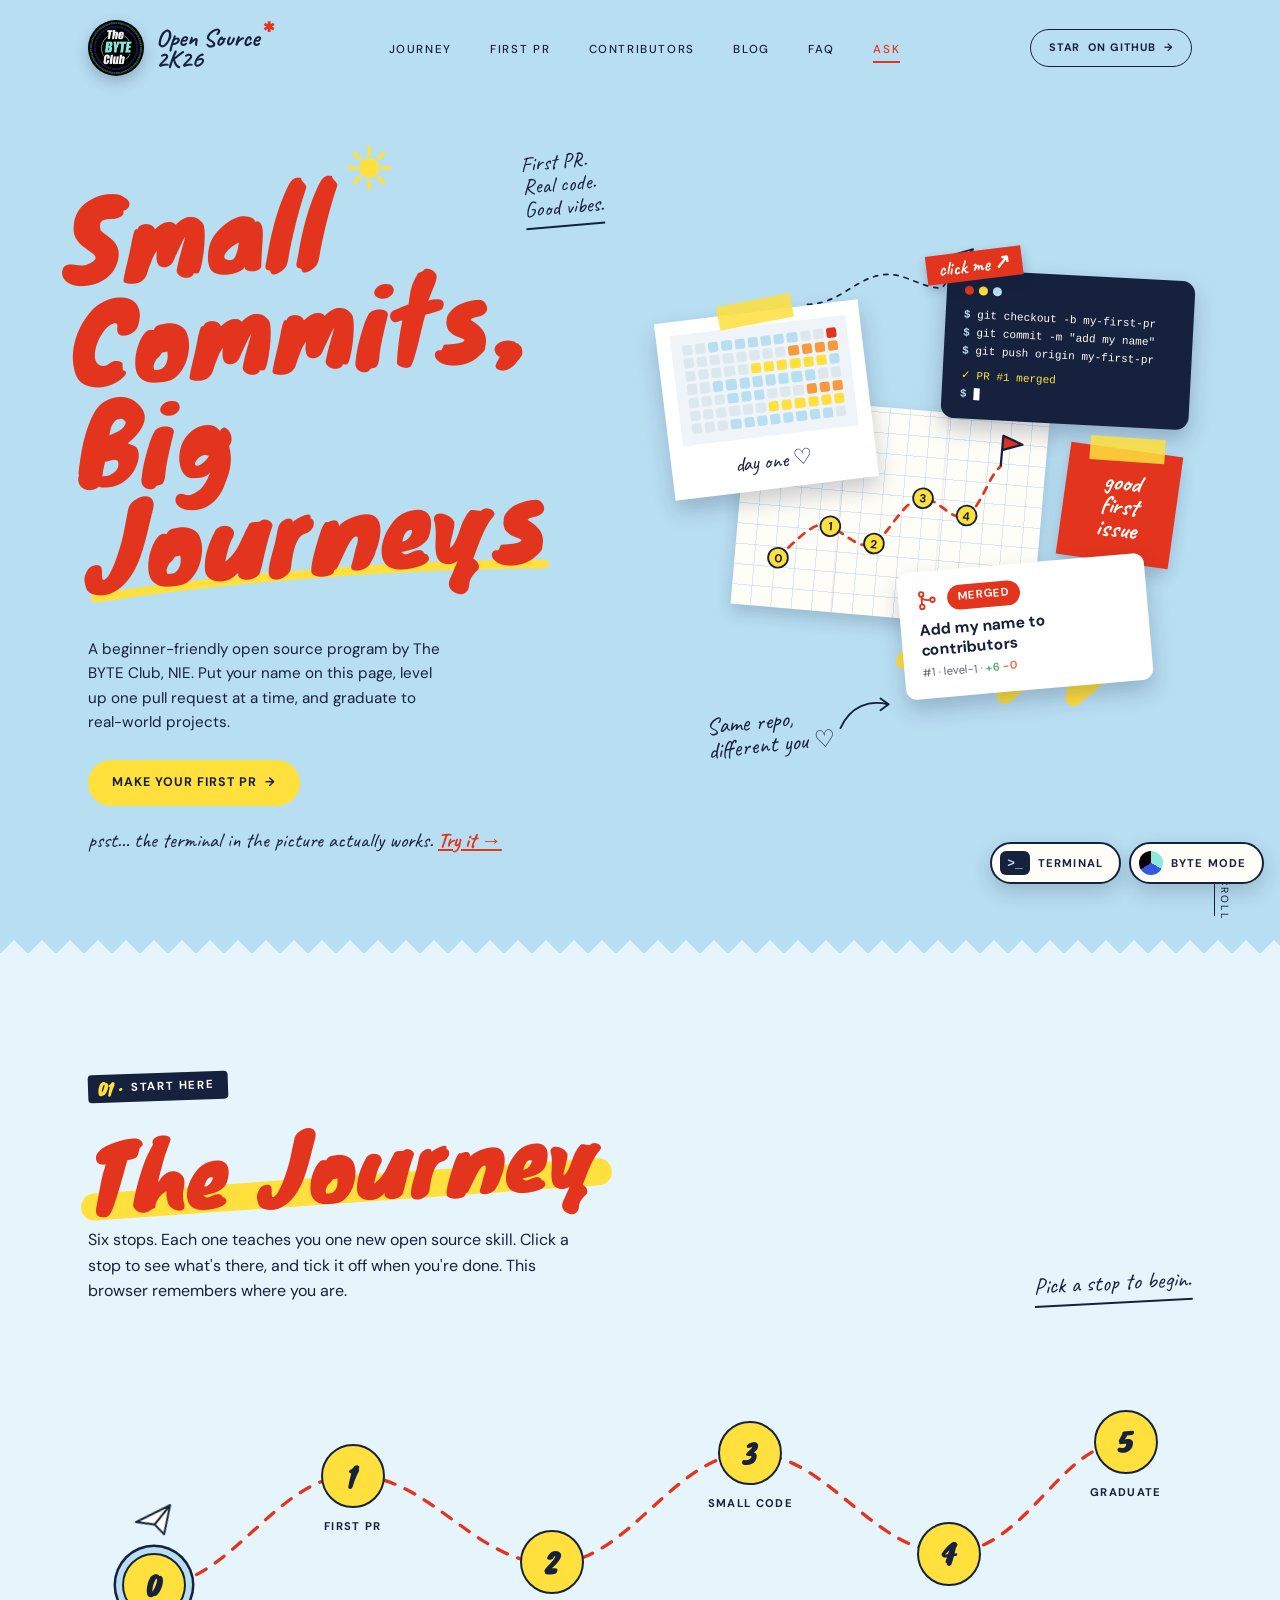
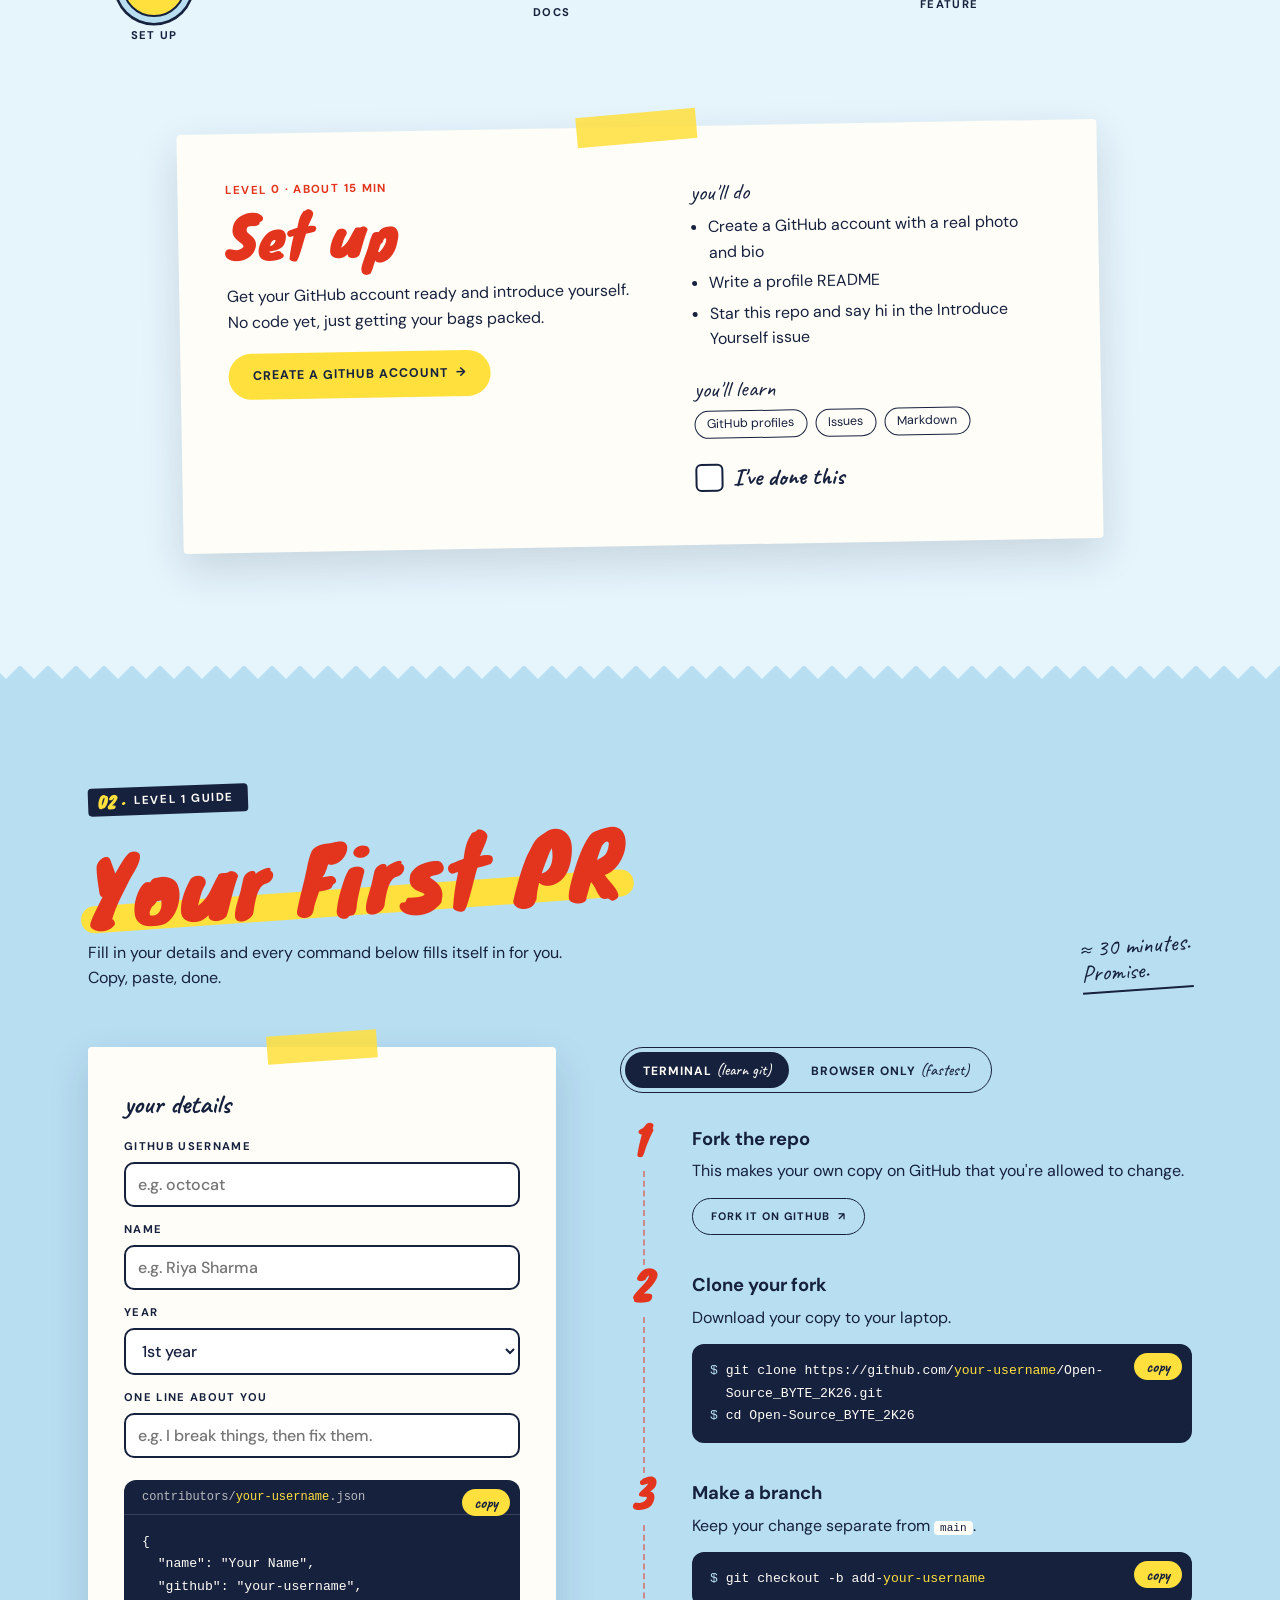
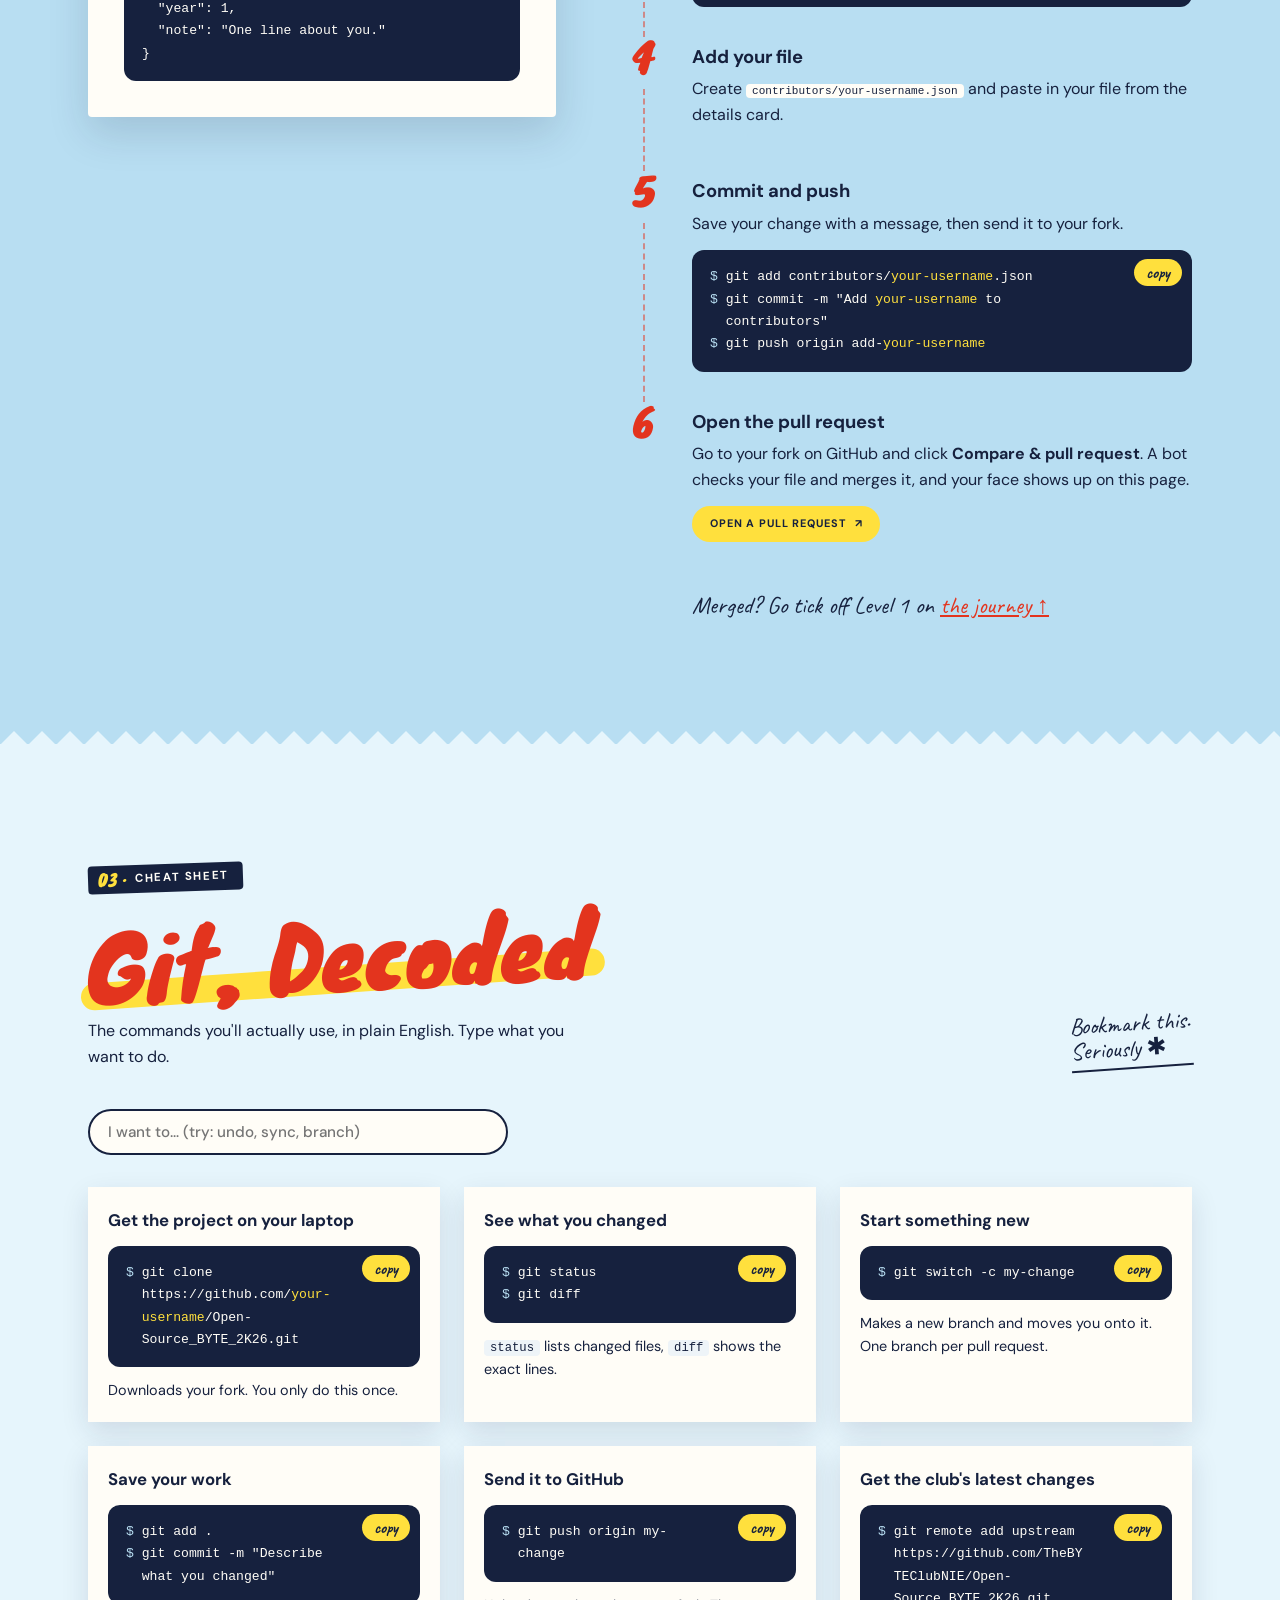
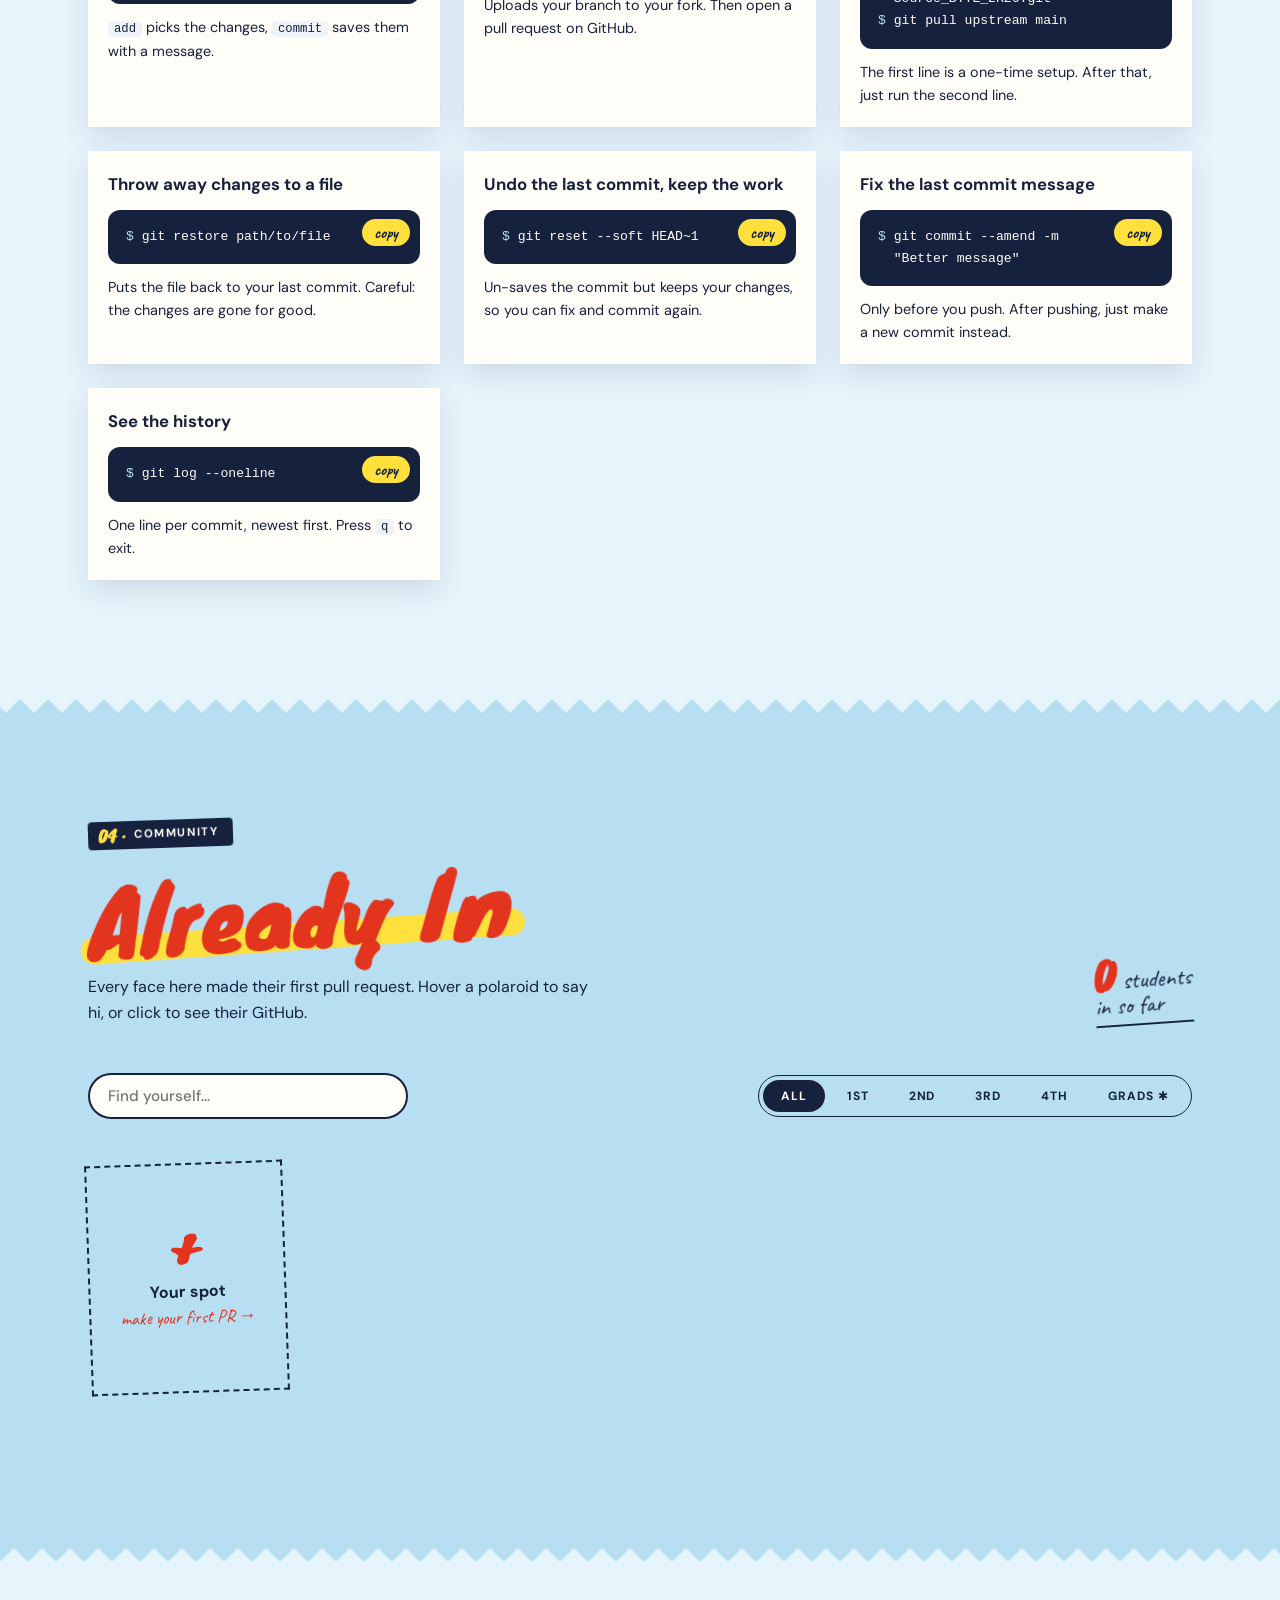
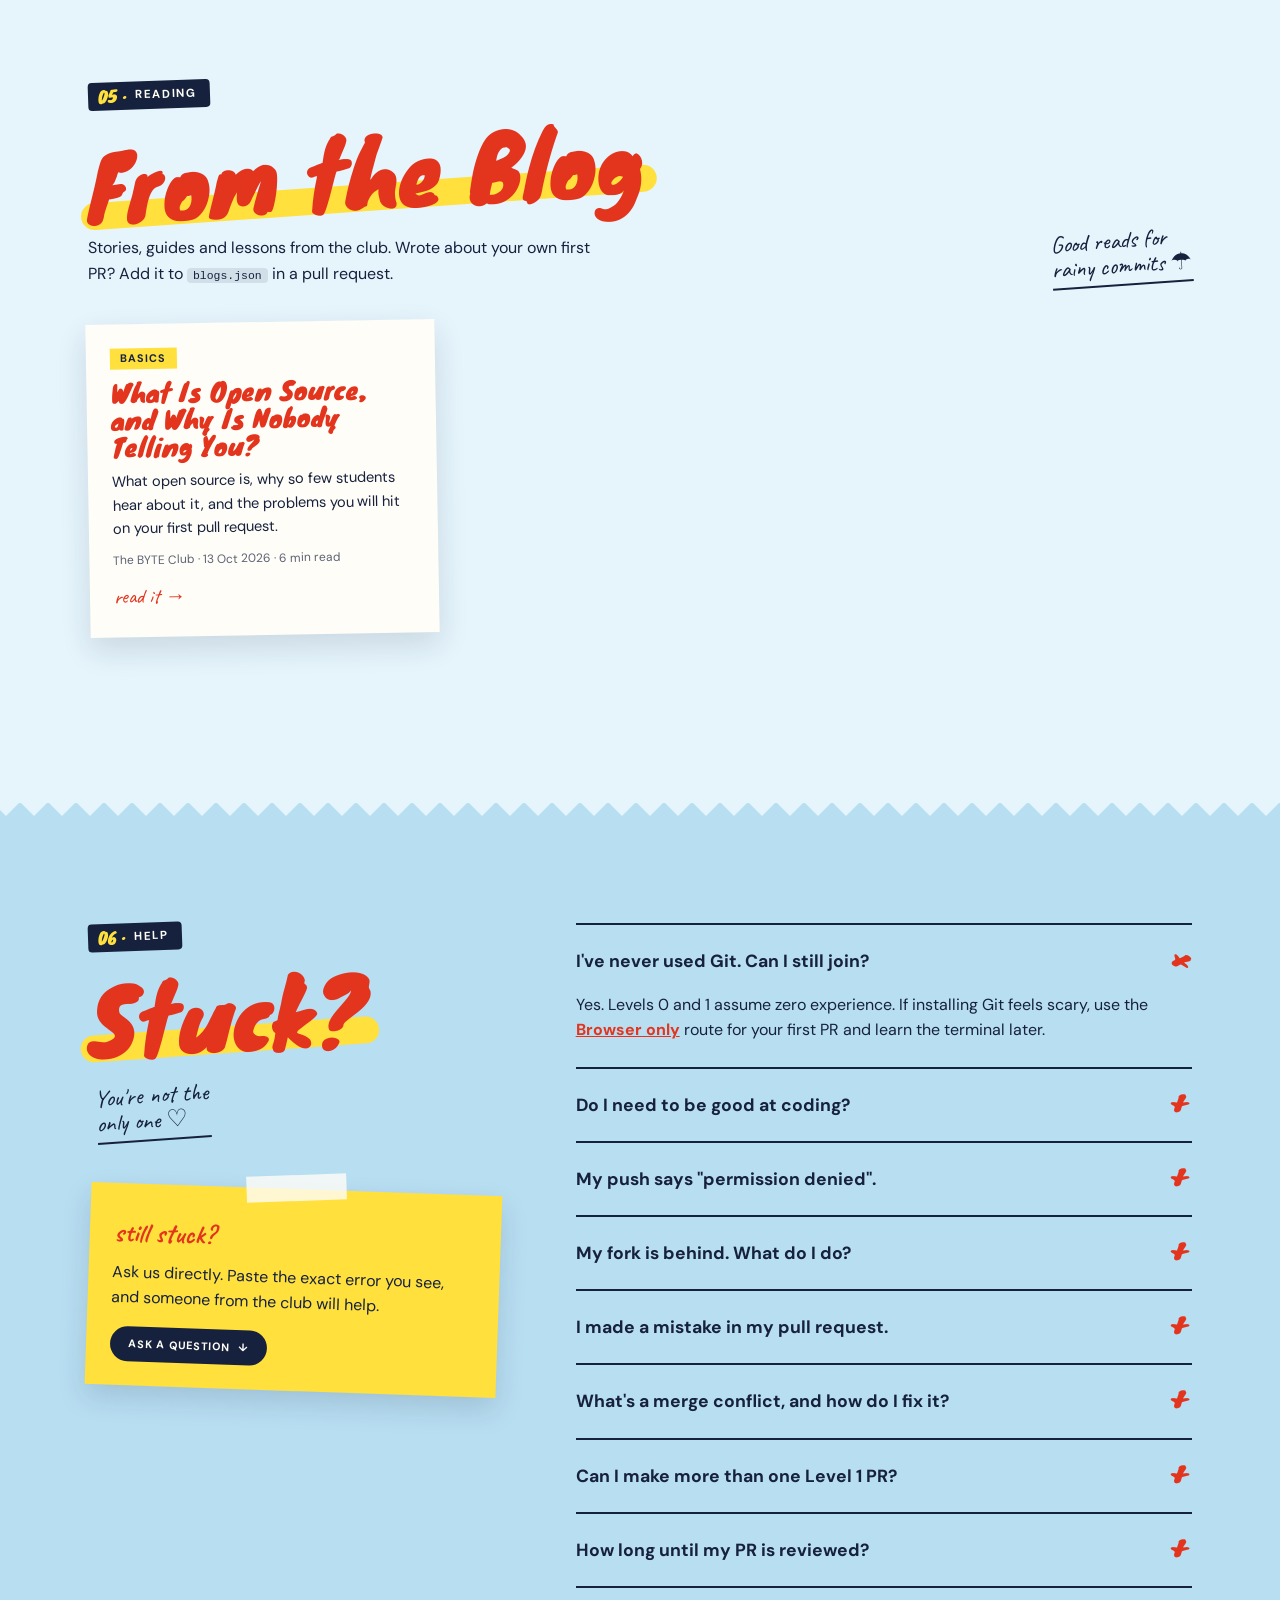
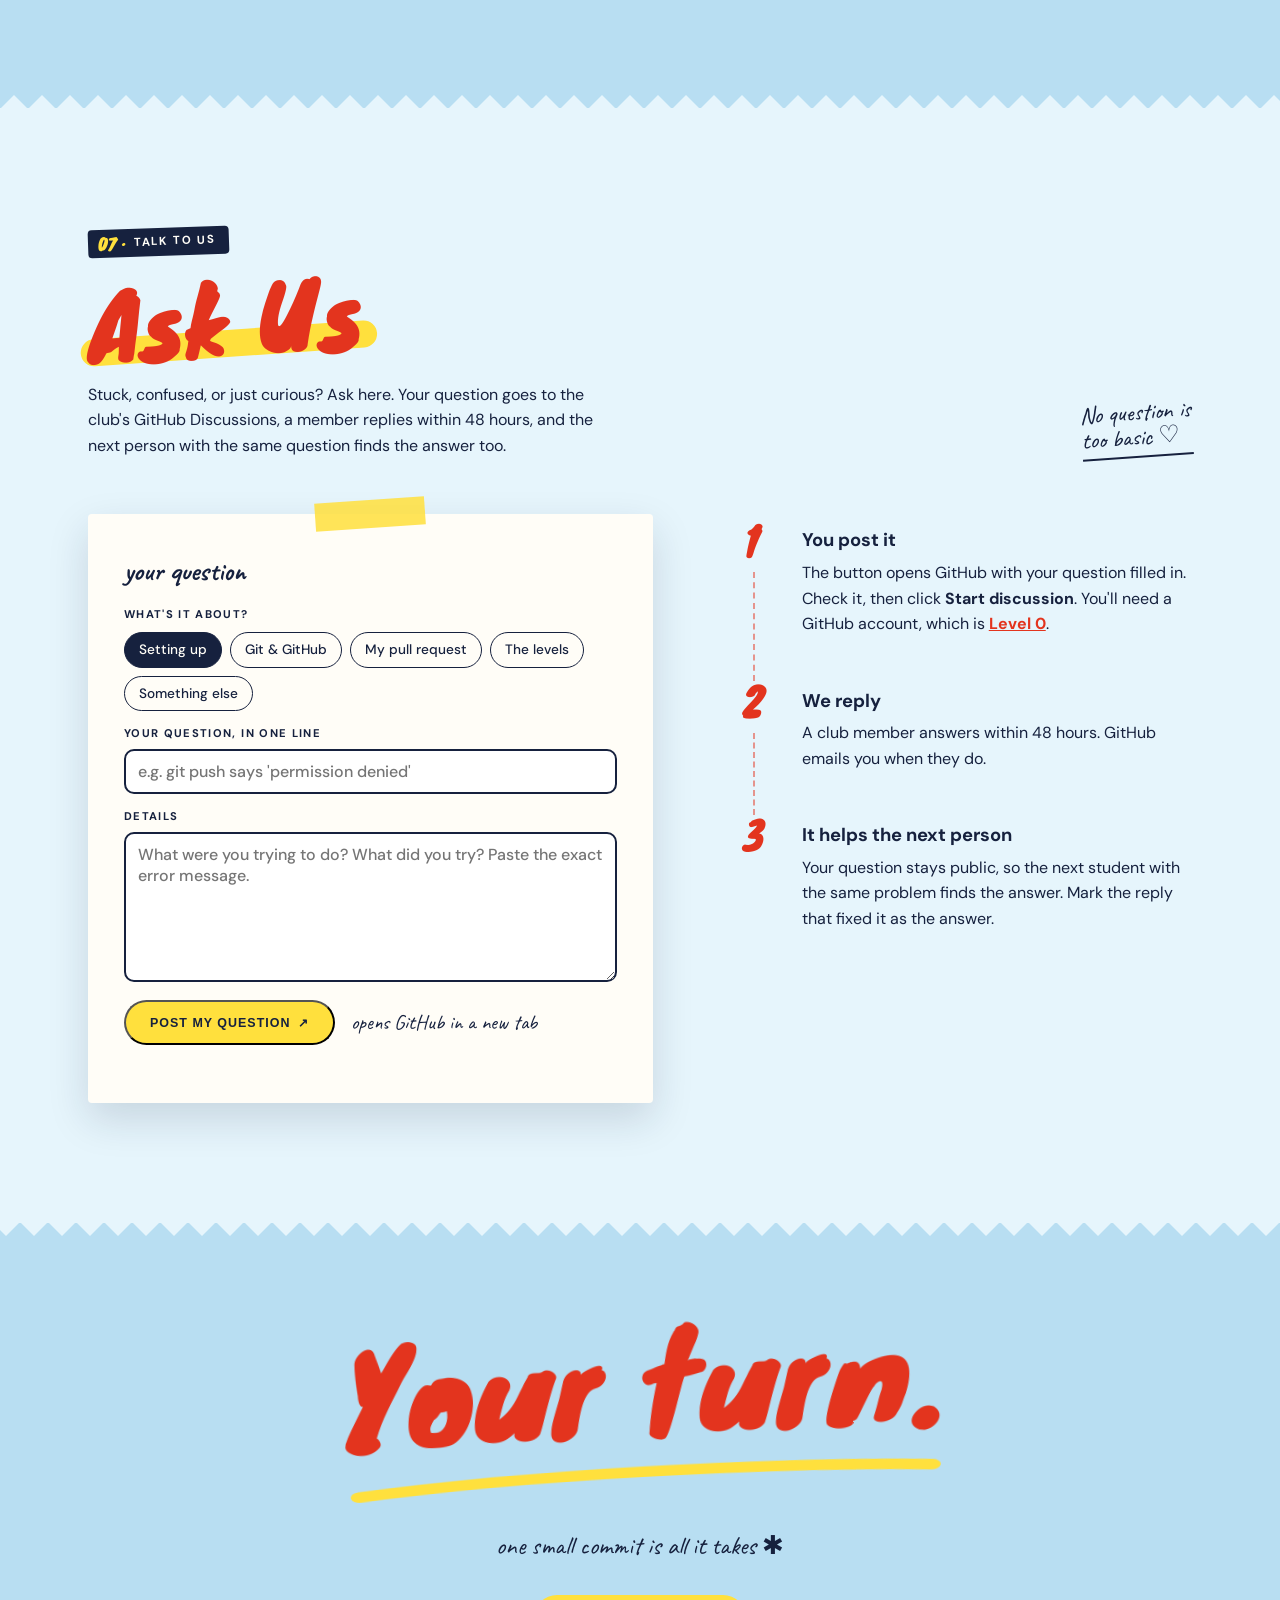
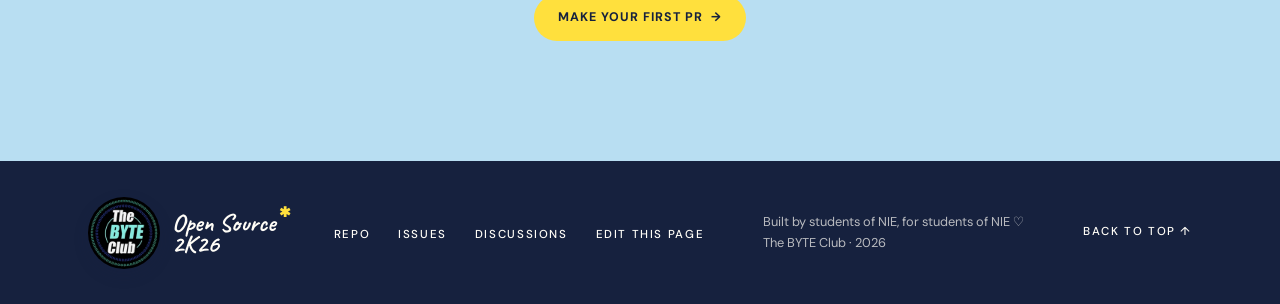
==== index.html @ 8f613581 "feat: launch Open Source BYTE 2K26 website and contributor workflow Landing page and contribution wo" ====
<!doctype html>
<html lang="en">
<head>
  <meta charset="utf-8" />
  <meta name="viewport" content="width=device-width, initial-scale=1" />
  <meta name="description" content="Start your open source journey with The BYTE Club, NIE. One small PR at a time." />
  <meta name="theme-color" content="#b8def2" />
  <!-- Link previews (WhatsApp, LinkedIn, Discord). Update the URLs if the site moves off GitHub Pages. -->
  <meta property="og:type" content="website" />
  <meta property="og:title" content="Small Commits, Big Journeys · Open Source BYTE 2K26" />
  <meta property="og:description" content="Make your first open source contribution with The BYTE Club, NIE. Six levels, one small PR at a time." />
  <meta property="og:url" content="https://thebyteclubnie.github.io/Open-Source_BYTE_2K26/" />
  <meta property="og:image" content="https://thebyteclubnie.github.io/Open-Source_BYTE_2K26/assets/og.png" />
  <meta name="twitter:card" content="summary_large_image" />
  <title>Open Source BYTE 2K26</title>
  <link rel="icon" type="image/png" href="assets/favicon.png" />
  <link rel="preconnect" href="https://fonts.googleapis.com" />
  <link rel="preconnect" href="https://fonts.gstatic.com" crossorigin />
  <link href="https://fonts.googleapis.com/css2?family=Caveat:wght@500;700&family=DM+Sans:wght@400;500;700&family=Knewave&display=swap" rel="stylesheet" />
  <link rel="stylesheet" href="css/style.css" />
  <script>try { if (localStorage.getItem("byte-theme") === "byte") document.documentElement.dataset.theme = "byte"; } catch {}</script>
</head>
<body>

  <a class="skip" href="#main">Skip to content</a>

  <header class="header" id="top">
    <div class="container header__inner">
      <a class="logo" href="#top"><img class="logo__badge" src="assets/byte-logo.webp" alt="The BYTE Club" width="56" height="56" /><span class="logo__text">Open Source<br />2K26</span></a>

      <nav class="nav" id="site-nav" aria-label="Main">
        <ul>
          <li><a href="#levels">Journey</a></li>
          <li><a href="#first-pr">First PR</a></li>
          <li><a href="#contributors">Contributors</a></li>
          <li hidden><a href="#blog">Blog</a></li>
          <li><a href="#faq">FAQ</a></li>
          <li><a href="#ask">Ask</a></li>
        </ul>
      </nav>

      <div class="header__actions">
        <a class="btn btn--outline btn--sm" aria-label="Star the repo on GitHub" href="https://github.com/TheBYTEClubNIE/Open-Source_BYTE_2K26">Star<span class="hide-sm"> on GitHub</span> <span aria-hidden="true">→</span></a>
        <button class="menu-btn" aria-label="Menu" aria-expanded="false" aria-controls="site-nav"><span></span><span></span><span></span></button>
      </div>
    </div>
  </header>

  <main id="main">
    <section class="hero" id="hero">
      <div class="container hero__inner">

        <div class="hero__text">
          <svg class="hero__sun" viewBox="0 0 40 40" aria-hidden="true"><circle cx="20" cy="20" r="7" /><path d="M20 3v6M20 31v6M3 20h6M31 20h6M8 8l4 4M28 28l4 4M8 32l4-4M28 12l4-4" /></svg>
          <p class="hero__note hand" aria-hidden="true">First PR.<br />Real code.<br />Good vibes.</p>

          <h1 class="display hero__title">
            <span>Small</span>
            <span>Commits,</span>
            <span>Big</span>
            <span class="hero__swoosh">Journeys
              <svg viewBox="0 0 300 24" preserveAspectRatio="none" aria-hidden="true"><path d="M6 16 C 90 4, 210 4, 294 13" /></svg>
            </span>
          </h1>

          <p class="hero__lede">A beginner-friendly open source program by The BYTE Club, NIE. Put your name on this page, level up one pull request at a time, and graduate to real-world projects.</p>

          <a class="btn" href="#first-pr">Make your first PR <span aria-hidden="true">→</span></a>
          <p class="hero__psst hand">psst… the terminal in the picture actually works. <button class="link-btn" type="button" data-open-term>Try it →</button></p>
        </div>

        <!-- Decorative collage: every piece hints at a step in the journey. -->
        <div class="collage" aria-hidden="true">
          <svg class="plane" viewBox="0 0 200 80"><path class="plane__trail" d="M4 70 C 50 70, 70 20, 120 40 S 160 50, 170 30" /><path class="plane__body" d="M168 14 L196 6 L186 34 L178 24 Z M178 24 L196 6" /></svg>

          <div class="terminal">
            <div class="terminal__dots"><i></i><i></i><i></i></div>
            <p><b>$</b> git checkout -b my-first-pr</p>
            <p><b>$</b> git commit -m "add my name"</p>
            <p><b>$</b> git push origin my-first-pr</p>
            <p class="terminal__ok">✓ PR #1 merged</p>
            <p><b>$</b> <span class="terminal__cursor"></span></p>
            <span class="terminal__sticker">click me ↗</span>
          </div>

          <div class="map">
            <svg viewBox="0 0 300 200">
              <path class="map__route" d="M30 165 C 60 130, 70 120, 85 125 S 120 150, 135 140 S 165 85, 185 85 S 220 110, 235 100 S 255 55, 268 42" />
              <g class="map__stops">
                <circle cx="30" cy="165" r="11" /><text x="30" y="170">0</text>
                <circle cx="85" cy="125" r="11" /><text x="85" y="130">1</text>
                <circle cx="135" cy="140" r="11" /><text x="135" y="145">2</text>
                <circle cx="185" cy="85" r="11" /><text x="185" y="90">3</text>
                <circle cx="235" cy="100" r="11" /><text x="235" y="105">4</text>
              </g>
              <path class="map__flag" d="M268 42 V 8 L 290 16 L 268 24" />
            </svg>
          </div>

          <figure class="polaroid">
            <span class="tape"></span>
            <div class="graph"></div>
            <figcaption class="hand">day one ♡</figcaption>
          </figure>

          <div class="sticky hand"><span class="tape"></span>good<br />first<br />issue</div>

          <svg class="scribble" viewBox="0 0 220 110"><path d="M12 70 L60 14 L44 92 L112 22 L94 98 L168 32 L150 100 L206 52" /></svg>

          <div class="pr">
            <div class="pr__top">
              <svg viewBox="0 0 24 24"><circle cx="6" cy="5" r="2.5" /><circle cx="6" cy="19" r="2.5" /><circle cx="18" cy="12" r="2.5" /><path d="M6 7.5v9M6 7.5c0 3 3 4.5 9.5 4.5" /></svg>
              <span class="pr__badge">Merged</span>
            </div>
            <p class="pr__title">Add my name to contributors</p>
            <p class="pr__meta">#1 · level-1 · <span class="add">+6</span> <span class="del">−0</span></p>
          </div>

          <p class="collage__note hand">Same repo,<br />different you ♡</p>
          <svg class="collage__arrow" viewBox="0 0 80 60"><path d="M6 50 C 20 20, 45 12, 70 18 M60 10 L71 18 L60 26" /></svg>
        </div>

      </div>
      <a class="scroll-hint" href="#levels">Scroll</a>
    </section>

    <section class="band journey" id="levels">
      <div class="container">

        <div class="section-head">
          <div>
            <p class="kicker">Start here</p>
            <h2 class="display section-title">The Journey</h2>
            <p class="section-lede">Six stops. Each one teaches you one new open source skill. Click a stop to see what's there, and tick it off when you're done. This browser remembers where you are.</p>
          </div>
          <p class="journey__status hand" aria-live="polite">
            <span class="journey__status-text">Pick a stop to begin.</span>
            <button class="journey__reset" type="button" hidden>start over</button>
          </p>
        </div>

        <div class="route" role="tablist" aria-label="Levels">
          <svg viewBox="0 0 1000 260" preserveAspectRatio="none" aria-hidden="true"><path d="M60 190 C 130 190, 170 90, 240 90 S 350 170, 420 170 S 530 70, 600 70 S 710 160, 780 160 S 880 60, 940 60" /></svg>
          <svg class="route__plane" viewBox="0 0 40 32" aria-hidden="true"><path d="M2 14 L38 2 L28 30 L20 19 Z M20 19 L38 2" /></svg>

          <button class="stop" type="button" role="tab" id="stop-0" aria-controls="level-0" aria-selected="true" style="--x:6%;--y:73%;--i:0"><span class="stop__dot">0</span><span class="stop__name">Set up</span></button>
          <button class="stop" type="button" role="tab" id="stop-1" aria-controls="level-1" aria-selected="false" tabindex="-1" style="--x:24%;--y:35%;--i:1"><span class="stop__dot">1</span><span class="stop__name">First PR</span></button>
          <button class="stop" type="button" role="tab" id="stop-2" aria-controls="level-2" aria-selected="false" tabindex="-1" style="--x:42%;--y:65%;--i:2"><span class="stop__dot">2</span><span class="stop__name">Docs</span></button>
          <button class="stop" type="button" role="tab" id="stop-3" aria-controls="level-3" aria-selected="false" tabindex="-1" style="--x:60%;--y:27%;--i:3"><span class="stop__dot">3</span><span class="stop__name">Small code</span></button>
          <button class="stop" type="button" role="tab" id="stop-4" aria-controls="level-4" aria-selected="false" tabindex="-1" style="--x:78%;--y:62%;--i:4"><span class="stop__dot">4</span><span class="stop__name">Feature</span></button>
          <button class="stop" type="button" role="tab" id="stop-5" aria-controls="level-5" aria-selected="false" tabindex="-1" style="--x:94%;--y:23%;--i:5"><span class="stop__dot">5</span><span class="stop__name">Graduate</span></button>
        </div>

        <article class="level-card" id="level-0" role="tabpanel" aria-labelledby="stop-0" tabindex="0">
          <span class="tape"></span>
          <div>
            <p class="level-card__meta">Level 0 · about 15 min</p>
            <h3 class="display level-card__title">Set up</h3>
            <p>Get your GitHub account ready and introduce yourself. No code yet, just getting your bags packed.</p>
            <a class="btn" href="https://github.com/signup">Create a GitHub account <span aria-hidden="true">→</span></a>
          </div>
          <div>
            <p class="level-card__label hand">you'll do</p>
            <ul>
              <li>Create a GitHub account with a real photo and bio</li>
              <li>Write a profile README</li>
              <li>Star this repo and say hi in the Introduce Yourself issue</li>
            </ul>
            <p class="level-card__label hand">you'll learn</p>
            <ul class="chips"><li>GitHub profiles</li><li>Issues</li><li>Markdown</li></ul>
            <label class="done"><input type="checkbox" data-level="0" /> I've done this</label>
          </div>
        </article>

        <article class="level-card" id="level-1" role="tabpanel" aria-labelledby="stop-1" tabindex="0" hidden>
          <span class="tape"></span>
          <div>
            <p class="level-card__meta">Level 1 · about 30 min</p>
            <h3 class="display level-card__title">First PR</h3>
            <p>Put your name on this website. You'll add one small file, open a pull request, and a bot merges it once it checks out.</p>
            <a class="btn" href="#first-pr">Follow the guide <span aria-hidden="true">→</span></a>
          </div>
          <div>
            <p class="level-card__label hand">you'll do</p>
            <ul>
              <li>Fork and clone this repo</li>
              <li>Add <code>contributors/your-username.json</code></li>
              <li>Commit, push, and open a pull request</li>
            </ul>
            <p class="level-card__label hand">you'll learn</p>
            <ul class="chips"><li>Fork</li><li>Clone</li><li>Branch</li><li>Commit</li><li>Pull request</li></ul>
            <label class="done"><input type="checkbox" data-level="1" /> I've done this</label>
          </div>
        </article>

        <article class="level-card" id="level-2" role="tabpanel" aria-labelledby="stop-2" tabindex="0" hidden>
          <span class="tape"></span>
          <div>
            <p class="level-card__meta">Level 2 · 1 to 2 hours</p>
            <h3 class="display level-card__title">Docs</h3>
            <p>Pick a real issue and fix it. Docs are where most open source contributors start, and maintainers love them.</p>
            <a class="btn" href="https://github.com/TheBYTEClubNIE/Open-Source_BYTE_2K26/issues?q=is%3Aopen+label%3Alevel-2">Find a level-2 issue <span aria-hidden="true">→</span></a>
            <div class="live-issues" data-label="level-2" hidden></div>
          </div>
          <div>
            <p class="level-card__label hand">you'll do</p>
            <ul>
              <li>Claim an issue by commenting <code>/assign</code></li>
              <li>Fix a typo, improve the README, or add an FAQ entry</li>
              <li>Link your PR with <code>Closes #issue-number</code></li>
            </ul>
            <p class="level-card__label hand">you'll learn</p>
            <ul class="chips"><li>Claiming issues</li><li>Linking PRs</li><li>PR templates</li></ul>
            <label class="done"><input type="checkbox" data-level="2" /> I've done this</label>
          </div>
        </article>

        <article class="level-card" id="level-3" role="tabpanel" aria-labelledby="stop-3" tabindex="0" hidden>
          <span class="tape"></span>
          <div>
            <p class="level-card__meta">Level 3 · 2 to 4 hours</p>
            <h3 class="display level-card__title">Small code</h3>
            <p>Change real code on this site. A maintainer will review it and probably ask for changes. That's normal, and it's the most useful part.</p>
            <a class="btn" href="https://github.com/TheBYTEClubNIE/Open-Source_BYTE_2K26/issues?q=is%3Aopen+label%3Alevel-3">Find a level-3 issue <span aria-hidden="true">→</span></a>
            <div class="live-issues" data-label="level-3" hidden></div>
          </div>
          <div>
            <p class="level-card__label hand">you'll do</p>
            <ul>
              <li>Fix a UI bug or an accessibility problem</li>
              <li>Respond to review comments and push fixes</li>
              <li>Sync your fork and solve a merge conflict</li>
            </ul>
            <p class="level-card__label hand">you'll learn</p>
            <ul class="chips"><li>Code review</li><li>Syncing forks</li><li>Merge conflicts</li></ul>
            <label class="done"><input type="checkbox" data-level="3" /> I've done this</label>
          </div>
        </article>

        <article class="level-card" id="level-4" role="tabpanel" aria-labelledby="stop-4" tabindex="0" hidden>
          <span class="tape"></span>
          <div>
            <p class="level-card__meta">Level 4 · 1 to 2 weeks</p>
            <h3 class="display level-card__title">Feature</h3>
            <p>Propose something new for this site, talk it through with maintainers, then build it.</p>
            <a class="btn" href="https://github.com/TheBYTEClubNIE/Open-Source_BYTE_2K26/issues?q=is%3Aopen+label%3Alevel-4">Find a level-4 issue <span aria-hidden="true">→</span></a>
            <div class="live-issues" data-label="level-4" hidden></div>
          </div>
          <div>
            <p class="level-card__label hand">you'll do</p>
            <ul>
              <li>Open a proposal before writing code</li>
              <li>Build a new section or page</li>
              <li>Get it through a full review</li>
            </ul>
            <p class="level-card__label hand">you'll learn</p>
            <ul class="chips"><li>Proposals</li><li>Design discussions</li><li>Bigger reviews</li></ul>
            <label class="done"><input type="checkbox" data-level="4" /> I've done this</label>
          </div>
        </article>

        <article class="level-card" id="level-5" role="tabpanel" aria-labelledby="stop-5" tabindex="0" hidden>
          <span class="tape"></span>
          <div>
            <p class="level-card__meta">Level 5 · your pace</p>
            <h3 class="display level-card__title">Graduate</h3>
            <p>The real goal. Find a project you actually use and get a pull request merged there. Graduates go in the Hall of Fame.</p>
            <a class="btn" href="https://goodfirstissue.dev">Find a beginner issue <span aria-hidden="true">→</span></a>
            <p class="live-issues"><a href="#contributors" data-show-grads>See the Hall of Fame →</a></p>
          </div>
          <div>
            <p class="level-card__label hand">you'll do</p>
            <ul>
              <li>Pick a project and read its CONTRIBUTING guide</li>
              <li>Get a PR merged there</li>
              <li>Share the link with us</li>
            </ul>
            <p class="level-card__label hand">you'll learn</p>
            <ul class="chips"><li>Real-world projects</li><li>Working with strangers</li></ul>
            <label class="done"><input type="checkbox" data-level="5" /> I've done this</label>
          </div>
        </article>

      </div>
    </section>

    <section class="first-pr" id="first-pr">
      <div class="container">

        <div class="section-head">
          <div>
            <p class="kicker">Level 1 guide</p>
            <h2 class="display section-title">Your First PR</h2>
            <p class="section-lede">Fill in your details and every command below fills itself in for you. Copy, paste, done.</p>
          </div>
          <p class="section-aside hand">≈ 30 minutes.<br />Promise.</p>
        </div>

        <div class="first-pr__grid">

          <!-- Left: the student's details + live preview of their contributor file -->
          <div class="details">
            <span class="tape"></span>
            <p class="details__title hand">your details</p>
            <form class="details__form">
              <label>GitHub username
                <input name="github" autocomplete="username" autocapitalize="off" spellcheck="false" placeholder="e.g. octocat" maxlength="39" />
              </label>
              <p class="field-hint" hidden>That doesn't look like a GitHub username. Letters, numbers and single hyphens only.</p>
              <label>Name
                <input name="name" autocomplete="name" placeholder="e.g. Riya Sharma" maxlength="60" />
              </label>
              <label>Year
                <select name="year">
                  <option value="1">1st year</option>
                  <option value="2">2nd year</option>
                  <option value="3">3rd year</option>
                  <option value="4">4th year</option>
                </select>
              </label>
              <label>One line about you
                <input name="note" placeholder="e.g. I break things, then fix them." maxlength="100" />
              </label>
            </form>

            <div class="code code--file">
              <p class="code__name">contributors/<span data-u>your-username</span>.json</p>
              <button class="copy" type="button">copy</button>
              <pre><code class="json-preview"></code></pre>
            </div>
          </div>

          <!-- Right: the steps -->
          <div>
            <div class="toggle" role="group" aria-label="How do you want to do it?">
              <button type="button" aria-pressed="true" aria-controls="way-terminal">Terminal <span class="hand">(learn git)</span></button>
              <button type="button" aria-pressed="false" aria-controls="way-browser">Browser only <span class="hand">(fastest)</span></button>
            </div>

            <ol class="steps" id="way-terminal">
              <li>
                <h3>Fork the repo</h3>
                <p>This makes your own copy on GitHub that you're allowed to change.</p>
                <a class="btn btn--outline btn--sm" href="https://github.com/TheBYTEClubNIE/Open-Source_BYTE_2K26/fork">Fork it on GitHub <span aria-hidden="true">↗</span></a>
              </li>
              <li>
                <h3>Clone your fork</h3>
                <p>Download your copy to your laptop.</p>
                <div class="code"><button class="copy" type="button">copy</button><pre><code><span>git clone https://github.com/<span data-u>your-username</span>/Open-Source_BYTE_2K26.git</span><span>cd Open-Source_BYTE_2K26</span></code></pre></div>
              </li>
              <li>
                <h3>Make a branch</h3>
                <p>Keep your change separate from <code>main</code>.</p>
                <div class="code"><button class="copy" type="button">copy</button><pre><code><span>git checkout -b add-<span data-u>your-username</span></span></code></pre></div>
              </li>
              <li>
                <h3>Add your file</h3>
                <p>Create <code>contributors/<span data-u>your-username</span>.json</code> and paste in your file from the details card.</p>
              </li>
              <li>
                <h3>Commit and push</h3>
                <p>Save your change with a message, then send it to your fork.</p>
                <div class="code"><button class="copy" type="button">copy</button><pre><code><span>git add contributors/<span data-u>your-username</span>.json</span><span>git commit -m "Add <span data-u>your-username</span> to contributors"</span><span>git push origin add-<span data-u>your-username</span></span></code></pre></div>
              </li>
              <li>
                <h3>Open the pull request</h3>
                <p>Go to your fork on GitHub and click <strong>Compare &amp; pull request</strong>. A bot checks your file and merges it, and your face shows up on this page.</p>
                <a class="btn btn--sm" href="https://github.com/TheBYTEClubNIE/Open-Source_BYTE_2K26/compare">Open a pull request <span aria-hidden="true">↗</span></a>
              </li>
            </ol>

            <ol class="steps" id="way-browser" hidden>
              <li>
                <h3>Open the new file page</h3>
                <p>This button opens GitHub with your file name and contents already filled in.</p>
                <a class="btn btn--sm new-file-link" href="https://github.com/TheBYTEClubNIE/Open-Source_BYTE_2K26/new/main/contributors">Create my file on GitHub <span aria-hidden="true">↗</span></a>
              </li>
              <li>
                <h3>Fork when asked</h3>
                <p>GitHub will say you can't edit this repo directly. Click <strong>Fork this repository</strong>.</p>
              </li>
              <li>
                <h3>Propose the change</h3>
                <p>Click <strong>Commit changes…</strong>, then <strong>Propose changes</strong>.</p>
              </li>
              <li>
                <h3>Open the pull request</h3>
                <p>Click <strong>Create pull request</strong>. A bot checks your file and merges it. Try the terminal way at Level 3, you'll need it there.</p>
              </li>
            </ol>

            <p class="steps__after hand">Merged? Go tick off Level 1 on <a href="#levels">the journey ↑</a></p>
          </div>

        </div>
      </div>
    </section>

    <section class="band cheats" id="cheatsheet">
      <div class="container">

        <div class="section-head">
          <div>
            <p class="kicker">Cheat sheet</p>
            <h2 class="display section-title">Git, Decoded</h2>
            <p class="section-lede">The commands you'll actually use, in plain English. Type what you want to do.</p>
          </div>
          <p class="section-aside hand">Bookmark this.<br />Seriously ✱</p>
        </div>

        <label class="wall-search cheats__search">
          <span class="sr-only">Search commands</span>
          <input type="search" placeholder="I want to… (try: undo, sync, branch)" autocomplete="off" />
        </label>

        <div class="cheats__grid">
          <article class="cheat" data-keywords="download copy get start laptop">
            <h3>Get the project on your laptop</h3>
            <div class="code"><button class="copy" type="button">copy</button><pre><code><span>git clone https://github.com/<span data-u>your-username</span>/Open-Source_BYTE_2K26.git</span></code></pre></div>
            <p>Downloads your fork. You only do this once.</p>
          </article>
          <article class="cheat" data-keywords="changed modified what check see difference">
            <h3>See what you changed</h3>
            <div class="code"><button class="copy" type="button">copy</button><pre><code><span>git status</span><span>git diff</span></code></pre></div>
            <p><code>status</code> lists changed files, <code>diff</code> shows the exact lines.</p>
          </article>
          <article class="cheat" data-keywords="branch new start feature create">
            <h3>Start something new</h3>
            <div class="code"><button class="copy" type="button">copy</button><pre><code><span>git switch -c my-change</span></code></pre></div>
            <p>Makes a new branch and moves you onto it. One branch per pull request.</p>
          </article>
          <article class="cheat" data-keywords="save commit snapshot stage add">
            <h3>Save your work</h3>
            <div class="code"><button class="copy" type="button">copy</button><pre><code><span>git add .</span><span>git commit -m "Describe what you changed"</span></code></pre></div>
            <p><code>add</code> picks the changes, <code>commit</code> saves them with a message.</p>
          </article>
          <article class="cheat" data-keywords="upload send push github share">
            <h3>Send it to GitHub</h3>
            <div class="code"><button class="copy" type="button">copy</button><pre><code><span>git push origin my-change</span></code></pre></div>
            <p>Uploads your branch to your fork. Then open a pull request on GitHub.</p>
          </article>
          <article class="cheat" data-keywords="sync update latest upstream behind fork pull">
            <h3>Get the club's latest changes</h3>
            <div class="code"><button class="copy" type="button">copy</button><pre><code><span>git remote add upstream https://github.com/TheBYTEClubNIE/Open-Source_BYTE_2K26.git</span><span>git pull upstream main</span></code></pre></div>
            <p>The first line is a one-time setup. After that, just run the second line.</p>
          </article>
          <article class="cheat" data-keywords="undo discard file revert throw away restore">
            <h3>Throw away changes to a file</h3>
            <div class="code"><button class="copy" type="button">copy</button><pre><code><span>git restore path/to/file</span></code></pre></div>
            <p>Puts the file back to your last commit. Careful: the changes are gone for good.</p>
          </article>
          <article class="cheat" data-keywords="undo commit mistake reset uncommit">
            <h3>Undo the last commit, keep the work</h3>
            <div class="code"><button class="copy" type="button">copy</button><pre><code><span>git reset --soft HEAD~1</span></code></pre></div>
            <p>Un-saves the commit but keeps your changes, so you can fix and commit again.</p>
          </article>
          <article class="cheat" data-keywords="message typo fix rename amend commit">
            <h3>Fix the last commit message</h3>
            <div class="code"><button class="copy" type="button">copy</button><pre><code><span>git commit --amend -m "Better message"</span></code></pre></div>
            <p>Only before you push. After pushing, just make a new commit instead.</p>
          </article>
          <article class="cheat" data-keywords="history log commits past list">
            <h3>See the history</h3>
            <div class="code"><button class="copy" type="button">copy</button><pre><code><span>git log --oneline</span></code></pre></div>
            <p>One line per commit, newest first. Press <code>q</code> to exit.</p>
          </article>
        </div>

        <p class="cheats__empty hand" hidden>Nothing for that yet. <a href="#ask">Ask us ↓</a></p>

      </div>
    </section>

    <section class="people" id="contributors">
      <div class="container">

        <div class="section-head">
          <div>
            <p class="kicker">Community</p>
            <h2 class="display section-title">Already In</h2>
            <p class="section-lede">Every face here made their first pull request. Hover a polaroid to say hi, or click to see their GitHub.</p>
          </div>
          <p class="section-aside hand"><b class="count">0</b> students<br />in so far</p>
        </div>

        <div class="board" hidden>
          <span class="tape"></span>
          <div class="board__head">
            <p class="board__title hand">top of the board</p>
            <p class="board__merged"><b></b> PRs merged so far</p>
          </div>
          <ol class="board__list"></ol>
          <p class="board__empty hand" hidden>The board opens with the first merged PR. Could be yours.</p>
          <p class="board__note">A merged PR scores its level: a Level 3 PR is 3 points.</p>
        </div>

        <div class="wall-tools">
          <label class="wall-search">
            <span class="sr-only">Find yourself</span>
            <input type="search" placeholder="Find yourself…" autocomplete="off" spellcheck="false" />
          </label>
          <div class="toggle" role="group" aria-label="Filter by year">
            <button type="button" aria-pressed="true" data-year="all">All</button>
            <button type="button" aria-pressed="false" data-year="1">1st</button>
            <button type="button" aria-pressed="false" data-year="2">2nd</button>
            <button type="button" aria-pressed="false" data-year="3">3rd</button>
            <button type="button" aria-pressed="false" data-year="4">4th</button>
            <button type="button" aria-pressed="false" data-year="grad">Grads ✱</button>
          </div>
        </div>

        <ul class="wall" id="contributor-wall">
          <li class="person person--next">
            <a class="person__card" href="#first-pr">
              <span class="person__plus" aria-hidden="true">+</span>
              <span class="person__name">Your spot</span>
              <span class="person__note hand">make your first PR →</span>
            </a>
          </li>
        </ul>

        <p class="wall__empty hand" hidden>No one matches that. Typo, or not in yet?</p>
        <p class="wall__more-wrap"><button class="btn btn--outline btn--sm wall__more" type="button" hidden>Show more</button></p>

        <template id="person-card">
          <li class="person">
            <a class="person__card">
              <img class="person__photo" width="160" height="160" loading="lazy" alt="" />
              <span class="person__name"></span>
              <span class="person__meta"></span>
              <span class="person__note hand"></span>
            </a>
            <a class="person__grad hand" target="_blank" rel="noopener" hidden>graduate ✱</a>
          </li>
        </template>

      </div>
    </section>

    <!-- Filled from blogs.json. Stays hidden until there's at least one post. -->
    <section class="band blog" id="blog" hidden>
      <div class="container">

        <div class="section-head">
          <div>
            <p class="kicker">Reading</p>
            <h2 class="display section-title">From the Blog</h2>
            <p class="section-lede">Stories, guides and lessons from the club. Wrote about your own first PR? Add it to <code>blogs.json</code> in a pull request.</p>
          </div>
          <p class="section-aside hand">Good reads for<br />rainy commits ☂</p>
        </div>

        <div class="toggle blog__tags" role="group" aria-label="Filter posts by topic" hidden></div>
        <div class="blog__grid"></div>
        <p class="wall__more-wrap"><button class="btn btn--outline btn--sm blog__more" type="button" hidden>More posts</button></p>

        <template id="post-card">
          <article class="post">
            <a class="post__link" target="_blank" rel="noopener">
              <span class="post__tag"></span>
              <h3 class="post__title"></h3>
              <p class="post__summary"></p>
              <span class="post__meta"></span>
              <span class="post__read hand">read it ↗</span>
            </a>
          </article>
        </template>

      </div>
    </section>

    <section class="faq" id="faq">
      <div class="container faq__inner">

        <div class="faq__side">
          <p class="kicker">Help</p>
          <h2 class="display section-title">Stuck?</h2>
          <p class="section-aside hand faq__aside">You're not the<br />only one ♡</p>
          <div class="ask">
            <span class="tape"></span>
            <p class="ask__title hand">still stuck?</p>
            <p>Ask us directly. Paste the exact error you see, and someone from the club will help.</p>
            <a class="btn btn--sm" href="#ask">Ask a question <span aria-hidden="true">↓</span></a>
          </div>
        </div>

        <!-- name="faq" makes it an accordion: opening one closes the others -->
        <div class="faq__list">
          <details name="faq" open>
            <summary>I've never used Git. Can I still join?</summary>
            <p>Yes. Levels 0 and 1 assume zero experience. If installing Git feels scary, use the <a href="#first-pr" data-way="way-browser">Browser only</a> route for your first PR and learn the terminal later.</p>
          </details>
          <details name="faq">
            <summary>Do I need to be good at coding?</summary>
            <p>No. Levels 0 to 2 are mostly writing and editing text. Code starts at Level 3, and by then you'll know the workflow.</p>
          </details>
          <details name="faq">
            <summary>My push says "permission denied".</summary>
            <p>You're pushing to the club's repo instead of your fork. Fork first, clone <em>your</em> fork, then push there.</p>
          </details>
          <details name="faq">
            <summary>My fork is behind. What do I do?</summary>
            <p>On your fork's GitHub page, click <strong>Sync fork</strong>, then run <code>git pull</code> on your laptop.</p>
          </details>
          <details name="faq">
            <summary>I made a mistake in my pull request.</summary>
            <p>No need to close it. Fix the file, commit, and push to the same branch. Your PR updates itself.</p>
          </details>
          <details name="faq">
            <summary>What's a merge conflict, and how do I fix it?</summary>
            <p>Two people changed the same lines. Git marks both versions in the file with <code>&lt;&lt;&lt;&lt;&lt;&lt;&lt;</code> and <code>&gt;&gt;&gt;&gt;&gt;&gt;&gt;</code>. Keep the right lines, delete the markers, then commit. You'll practise this at Level 3.</p>
          </details>
          <details name="faq">
            <summary>Can I make more than one Level 1 PR?</summary>
            <p>One per person. Your contributor file is yours to keep. After that, move on to Level 2 issues.</p>
          </details>
          <details name="faq">
            <summary>How long until my PR is reviewed?</summary>
            <p>Level 1 PRs are checked and merged automatically. Everything else gets a reply from a maintainer within 48 hours.</p>
          </details>
        </div>

      </div>
    </section>
    <section class="band ask-us" id="ask">
      <div class="container">

        <div class="section-head">
          <div>
            <p class="kicker">Talk to us</p>
            <h2 class="display section-title">Ask Us</h2>
            <p class="section-lede">Stuck, confused, or just curious? Ask here. Your question goes to the club's GitHub Discussions, a member replies within 48 hours, and the next person with the same question finds the answer too.</p>
          </div>
          <p class="section-aside hand">No question is<br />too basic ♡</p>
        </div>

        <div class="ask-us__grid">

          <div class="details">
            <span class="tape"></span>
            <p class="details__title hand">your question</p>
            <form class="details__form ask-form">
              <fieldset class="topics">
                <legend>What's it about?</legend>
                <label><input type="radio" name="topic" value="Setup" checked /><span>Setting up</span></label>
                <label><input type="radio" name="topic" value="Git" /><span>Git &amp; GitHub</span></label>
                <label><input type="radio" name="topic" value="My PR" /><span>My pull request</span></label>
                <label><input type="radio" name="topic" value="Levels" /><span>The levels</span></label>
                <label><input type="radio" name="topic" value="Other" /><span>Something else</span></label>
              </fieldset>
              <label>Your question, in one line
                <input name="title" required minlength="8" maxlength="120" placeholder="e.g. git push says 'permission denied'" />
              </label>
              <p class="ask-form__search" hidden>Someone may have asked already. <a target="_blank" rel="noopener">Search Discussions ↗</a></p>
              <label>Details
                <textarea name="body" rows="6" maxlength="2000" placeholder="What were you trying to do? What did you try? Paste the exact error message."></textarea>
              </label>
              <div class="ask-form__foot">
                <button class="btn" type="submit">Post my question <span aria-hidden="true">↗</span></button>
                <span class="hand">opens GitHub in a new tab</span>
              </div>
              <p class="ask-form__sent hand" role="status" hidden>GitHub is open in a new tab. Click <strong>Start discussion</strong> there to post it ✓</p>
            </form>
          </div>

          <ol class="steps">
            <li>
              <h3>You post it</h3>
              <p>The button opens GitHub with your question filled in. Check it, then click <strong>Start discussion</strong>. You'll need a GitHub account, which is <a href="#levels">Level 0</a>.</p>
            </li>
            <li>
              <h3>We reply</h3>
              <p>A club member answers within 48 hours. GitHub emails you when they do.</p>
            </li>
            <li>
              <h3>It helps the next person</h3>
              <p>Your question stays public, so the next student with the same problem finds the answer. Mark the reply that fixed it as the answer.</p>
            </li>
          </ol>

        </div>
      </div>
    </section>
  </main>

  <footer class="footer">
    <div class="container">
      <div class="outro">
        <h2 class="display outro__title"><span class="hero__swoosh">Your turn.<svg viewBox="0 0 300 24" preserveAspectRatio="none" aria-hidden="true"><path d="M6 16 C 90 4, 210 4, 294 13" /></svg></span></h2>
        <p class="outro__note hand">one small commit is all it takes ✱</p>
        <a class="btn" href="#first-pr">Make your first PR <span aria-hidden="true">→</span></a>
      </div>
    </div>

    <div class="footer__bar">
      <div class="container footer__inner">
        <a class="logo logo--light" href="#top"><img class="logo__badge" src="assets/byte-logo.webp" alt="The BYTE Club" width="56" height="56" /><span class="logo__text">Open Source<br />2K26</span></a>
        <ul class="footer__links">
          <li><a href="https://github.com/TheBYTEClubNIE/Open-Source_BYTE_2K26">Repo</a></li>
          <li><a href="https://github.com/TheBYTEClubNIE/Open-Source_BYTE_2K26/issues">Issues</a></li>
          <li><a href="https://github.com/TheBYTEClubNIE/Open-Source_BYTE_2K26/discussions">Discussions</a></li>
          <li><a href="https://github.com/TheBYTEClubNIE/Open-Source_BYTE_2K26/edit/main/index.html">Edit this page</a></li>
        </ul>
        <p class="footer__credit">Built by students of NIE, for students of NIE ♡<br />The BYTE Club · 2026</p>
        <a class="footer__top" href="#top">Back to top ↑</a>
      </div>
    </div>
  </footer>

  <!-- Secret terminal: click the terminal in the hero, or press ` -->
  <dialog class="term" aria-label="Terminal">
    <div class="term__bar">
      <span class="term__dots" aria-hidden="true"><i></i><i></i><i></i></span>
      <span class="term__title">byte@nie: ~</span>
      <button class="term__close" type="button" aria-label="Close terminal">×</button>
    </div>
    <div class="term__out" role="log" aria-live="polite"></div>
    <form class="term__form">
      <label class="term__prompt" for="term-in">$</label>
      <input id="term-in" autocomplete="off" autocapitalize="off" spellcheck="false" />
    </form>
  </dialog>

  <p class="toast hand" role="status" hidden></p>

  <div class="dock">
    <button class="dock__btn" type="button" data-open-term><span class="dock__icon" aria-hidden="true">&gt;_</span><span class="dock__label">Terminal</span></button>
    <button class="dock__btn dock__byte" type="button" aria-pressed="false"><span class="dock__icon dock__swatch" aria-hidden="true"></span><span class="dock__label">BYTE mode</span></button>
  </div>

  <script src="js/main.js"></script>
</body>
</html>
---- css/style.css ----
/* Palette pulled from the reference: sky-blue paper, tomato-red marker, sticky-note yellow, navy ink.
   Red/sky are nudged from the reference so the big headline keeps 3:1 contrast. */
:root {
  --sky: #b8def2;
  --red: #e3341e;
  --yellow: #ffe03d;
  --ink: #16213e;
  --paper: #fffdf7;
  --card: #fff;
  --tint: #eef4f8;
  --tint-2: #dde7ee;
  --dark: #16213e;      /* terminals, code, footer */
  --on-dark: #fffdf7;
  --prompt: #b8def2;    /* $ prompts on dark surfaces */
  --header-bg: rgb(184 222 242 / 0.9);
  --band: #e6f5fc;      /* every other section, so sections read as separate sheets */

  --font-display: "Knewave", cursive;        /* big brush headlines */
  --font-hand: "Caveat", cursive;              /* scribbled notes */
  --font-body: "DM Sans", system-ui, sans-serif;

  --max: 1200px;
  --gutter: clamp(16px, 4vw, 48px);
  --header-h: 96px; /* sticky header height, used to offset anchors and sticky cards */
}

/* Secret BYTE mode: the club logo's black, mint and blue. Unlocked from the terminal or the Konami code. */
/* Night version of the scrapbook: navy sky, mint headlines, logo-blue buttons, paper cards stay light. */
:root[data-theme="byte"] {
  --sky: #173049;
  --red: #8ae9dd;
  --yellow: #6a84f5;
  --ink: #eef8ff;
  --paper: #f3fbfa;
  --card: #fff;
  --tint: #e6f3f5;
  --tint-2: #cfe3ea;
  --dark: #0b1828;
  --on-dark: #e6fffb;
  --prompt: #8ae9dd;
  --header-bg: rgb(23 48 73 / 0.88);
  --band: #1f3e5c;
}
:root[data-theme="byte"] body {
  background-image:
    radial-gradient(60rem 40rem at 85% -10%, rgb(138 233 221 / 0.14), transparent 70%),
    radial-gradient(50rem 40rem at -10% 60%, rgb(106 132 245 / 0.12), transparent 70%);
  background-attachment: fixed;
}
/* Paper surfaces stay light at night, so inside them ink goes dark and the accent goes logo-blue. */
:root[data-theme="byte"] :is(.details, .level-card, .polaroid, .map, .pr, .sticky, .person__card, .ask, .toast, .dock__btn, .btn:not(.btn--outline), .nav.is-open, .wall-search, .board, .cheat, .person__grad, .skip, .post__link, .article__task, .nudge) {
  --ink: #0f1d2b;
  --red: #2747c9;
}
/* Text inherits the page's light colour, so re-apply ink there (links included, which otherwise inherit). */
:where(:root[data-theme="byte"]) :is(.details, .level-card, .polaroid, .map, .pr, .person__card, .ask, .nav.is-open, .wall-search, .board, .cheat, .person__grad, .post__link, .article__task) { color: var(--ink); }
:root[data-theme="byte"] .person--next .person__card { --ink: #eef8ff; --red: #8ae9dd; }
:root[data-theme="byte"] .person.is-you .person__card { outline-color: #8ae9dd; }
:root[data-theme="byte"] .ask .ask__title { color: var(--paper); }
:root[data-theme="byte"] :is(.toggle button[aria-pressed="true"], .stop.is-done .stop__dot, .terminal__sticker) { color: #0f1d2b; }
:root[data-theme="byte"] :is(.steps p code, .faq details code) { background: rgb(255 255 255 / 0.12); }
body { transition: background-color 0.5s, color 0.5s; }

*, *::before, *::after { box-sizing: border-box; }
[hidden] { display: none !important; } /* class styles like .btn { display } must not un-hide things */

body {
  margin: 0;
  background: var(--sky);
  color: var(--ink);
  font-family: var(--font-body);
  line-height: 1.6;
}

img { max-width: 100%; display: block; }
a { color: inherit; }

.container {
  max-width: var(--max);
  margin-inline: auto;
  padding-inline: var(--gutter);
}

section { padding-block: clamp(64px, 10vw, 120px); }

.display {
  font-family: var(--font-display);
  font-weight: 400;
  color: var(--red);
  line-height: 0.95;
  margin: 0;
}

.hand { font-family: var(--font-hand); }

.btn {
  display: inline-flex;
  align-items: center;
  gap: 8px;
  padding: 13px 24px;
  border-radius: 999px;
  background: var(--yellow);
  color: var(--ink);
  font-weight: 700;
  font-size: 0.78rem;
  letter-spacing: 0.08em;
  text-transform: uppercase;
  text-decoration: none;
  transition: transform 0.15s;
}
.btn:hover { transform: translateY(-2px); }
.btn { white-space: nowrap; }

.btn--outline {
  background: transparent;
  border: 1.5px solid var(--ink);
}

.btn--sm { padding: 9px 18px; font-size: 0.68rem; }

/* ---------- Header ---------- */
html { scroll-padding-top: var(--header-h); } /* anchor jumps land below the sticky header */

.header {
  position: sticky;
  top: 0;
  z-index: 20;
  background: var(--header-bg);
  backdrop-filter: blur(10px);
  transition: box-shadow 0.2s;
}
.header.is-scrolled { box-shadow: 0 1px 0 rgb(22 33 62 / 0.12), 0 8px 24px rgb(22 33 62 / 0.08); }

.header__inner {
  position: relative;
  display: flex;
  align-items: center;
  justify-content: space-between;
  gap: 24px;
  padding-block: 20px;
}

.logo {
  display: inline-flex;
  align-items: center;
  gap: 12px;
  font-family: var(--font-hand);
  font-weight: 700;
  font-size: 1.55rem;
  line-height: 0.85;
  text-decoration: none;
}
/* The badge spins like a record on hover. */
.logo__badge {
  width: 56px;
  height: 56px;
  border-radius: 50%;
  box-shadow: 0 6px 14px rgb(22 33 62 / 0.25);
  transition: rotate 1.2s cubic-bezier(0.3, 0, 0.2, 1);
}
.logo:hover .logo__badge { rotate: 360deg; }
.logo__text { position: relative; white-space: nowrap; }
@media (max-width: 480px) {
  .hide-sm { display: none; }
  .logo { gap: 9px; font-size: 1.35rem; }
  .logo__badge { width: 46px; height: 46px; }
}
.logo__text::after {
  content: "✱";
  position: absolute;
  top: -6px;
  right: -16px;
  font-size: 0.9rem;
  color: var(--red);
}

.nav ul {
  display: flex;
  gap: clamp(20px, 3vw, 40px);
  margin: 0;
  padding: 0;
  list-style: none;
}
.nav a {
  font-size: 0.72rem;
  font-weight: 500;
  letter-spacing: 0.14em;
  text-transform: uppercase;
  text-decoration: none;
  padding-block: 6px;
}
.nav a[aria-current],
.nav a:hover {
  color: var(--red);
  box-shadow: inset 0 -2px var(--red);
}

.header__actions { display: flex; align-items: center; gap: 12px; }

.menu-btn {
  display: none;
  flex-direction: column;
  gap: 5px;
  padding: 10px 6px;
  background: none;
  border: 0;
  cursor: pointer;
}
.menu-btn span { width: 22px; height: 2px; background: var(--ink); }

@media (max-width: 1024px) { /* 7 nav links stop fitting on one line below this */
  .menu-btn { display: flex; }
  .nav { display: none; }
  .nav.is-open {
    display: block;
    position: absolute;
    top: 100%;
    left: var(--gutter);
    right: var(--gutter);
    z-index: 10;
    padding: 20px 24px;
    background: var(--paper);
    border-radius: 16px;
    box-shadow: 0 12px 30px rgb(22 33 62 / 0.15);
  }
  .nav.is-open ul { flex-direction: column; gap: 14px; }
}

/* ---------- Hero ---------- */
.hero {
  position: relative;
  padding-block: clamp(24px, 4vw, 48px) clamp(56px, 8vw, 96px);
  overflow-x: clip;
}

.hero__inner {
  display: grid;
  grid-template-columns: 1fr 1.05fr;
  align-items: center;
  gap: clamp(24px, 4vw, 56px);
}

.hero__text { position: relative; }

.hero__title {
  font-size: clamp(3.4rem, 8.4vw, 8.2rem);
  transform: rotate(-4deg);
  transform-origin: left bottom;
  margin-top: 0.4em;
}
.hero__title span { display: block; }

.hero__swoosh { position: relative; width: fit-content; isolation: isolate; }
.hero__swoosh svg {
  position: absolute;
  left: 0;
  bottom: -0.1em;
  width: 100%;
  height: 0.22em;
  z-index: -1;
}
.hero__swoosh path { fill: none; stroke: var(--yellow); stroke-width: 9; stroke-linecap: round; }

.hero__sun {
  position: absolute;
  top: 0;
  left: 50%;
  width: clamp(32px, 4vw, 48px);
  fill: none;
  stroke: var(--yellow);
  stroke-width: 3;
  stroke-linecap: round;
}
.hero__sun circle { fill: var(--yellow); }

.hero__note {
  position: absolute;
  top: 0.4rem;
  right: 0;
  margin: 0;
  font-size: clamp(1.15rem, 1.7vw, 1.5rem);
  line-height: 1.05;
  transform: rotate(-5deg);
  padding-bottom: 6px;
  border-bottom: 2px solid var(--ink);
}

.hero__lede {
  max-width: 36ch;
  margin: 2.6rem 0 1.6rem;
  font-size: 0.95rem;
}

.scroll-hint {
  position: absolute;
  right: var(--gutter);
  bottom: 32px;
  writing-mode: vertical-rl;
  font-size: 0.65rem;
  letter-spacing: 0.2em;
  text-transform: uppercase;
  text-decoration: none;
}
.scroll-hint::after {
  content: "";
  display: block;
  width: 1px;
  height: 36px;
  margin: 10px auto 0;
  background: var(--ink);
}

/* ---------- Hero collage (sized in cqw so it scales as one piece) ---------- */
.collage {
  position: relative;
  aspect-ratio: 1 / 0.95;
  container-type: inline-size;
}
.collage > * { position: absolute; margin: 0; }

.tape {
  position: absolute;
  top: -2.2cqw;
  left: 50%;
  width: 14cqw;
  height: 4.5cqw;
  background: rgb(255 224 61 / 0.85);
  transform: translateX(-50%) rotate(-4deg);
}

.plane { top: 0; left: 28%; width: 32%; fill: none; stroke: var(--ink); stroke-width: 2; stroke-linecap: round; stroke-linejoin: round; }
.plane__trail { stroke-dasharray: 5 7; }
.plane__body { fill: var(--paper); }

.terminal {
  top: 6%;
  right: 0;
  width: 46%;
  padding: 3cqw 3.4cqw;
  background: var(--dark);
  color: var(--on-dark);
  border-radius: 2.4cqw;
  font: 500 2.05cqw/1.65 ui-monospace, "Cascadia Code", Consolas, monospace;
  transform: rotate(3deg);
  box-shadow: 0 2cqw 4cqw rgb(22 33 62 / 0.25);
  z-index: 2;
}
.terminal p { margin: 0; white-space: nowrap; }
.terminal b { color: var(--prompt); }
.terminal .terminal__ok { color: var(--yellow); margin-top: 0.6em; }
.terminal__dots { display: flex; gap: 1cqw; margin-bottom: 2cqw; }
.terminal__dots i { width: 1.6cqw; height: 1.6cqw; border-radius: 50%; background: var(--red); }
.terminal__dots i:nth-child(2) { background: var(--yellow); }
.terminal__dots i:nth-child(3) { background: var(--prompt); }

.map {
  top: 32%;
  left: 16%;
  width: 56%;
  aspect-ratio: 3 / 2;
  padding: 2cqw;
  background:
    linear-gradient(90deg, transparent 32.8%, rgb(22 33 62 / 0.07) 33.3%, transparent 33.8%, transparent 66.2%, rgb(22 33 62 / 0.07) 66.7%, transparent 67.2%),
    repeating-linear-gradient(0deg, transparent 0 3.6cqw, rgb(140 198 230 / 0.35) 3.6cqw calc(3.6cqw + 1px)),
    repeating-linear-gradient(90deg, transparent 0 3.6cqw, rgb(140 198 230 / 0.35) 3.6cqw calc(3.6cqw + 1px)),
    var(--paper);
  transform: rotate(5deg);
  box-shadow: 0 1.5cqw 3cqw rgb(22 33 62 / 0.18);
  z-index: 1;
}
.map svg { width: 100%; height: 100%; overflow: visible; }
.map__route { fill: none; stroke: var(--red); stroke-width: 3; stroke-dasharray: 8 8; stroke-linecap: round; }
.map__stops circle { fill: var(--yellow); stroke: var(--ink); stroke-width: 2; }
.map__stops text { font: 700 13px var(--font-body); fill: var(--ink); text-anchor: middle; }
.map__flag { fill: var(--red); stroke: var(--ink); stroke-width: 2.5; stroke-linejoin: round; }

.polaroid {
  top: 13%;
  left: 2%;
  width: 38%;
  padding: 2.6cqw 2.6cqw 0;
  background: var(--card);
  transform: rotate(-7deg);
  box-shadow: 0 2cqw 4cqw rgb(22 33 62 / 0.22);
  z-index: 3;
}
.polaroid figcaption { padding: 1.4cqw 0 2cqw; font-size: 4cqw; text-align: center; }

.graph {
  display: grid;
  grid-template-rows: repeat(7, 1fr);
  grid-auto-flow: column;
  gap: 0.55cqw;
  padding: 2cqw;
  background: var(--tint);
}
.graph i { aspect-ratio: 1; border-radius: 0.4cqw; background: var(--tint-2); }
.graph i[data-l="1"] { background: var(--sky); }
.graph i[data-l="2"] { background: var(--yellow); }
.graph i[data-l="3"] { background: #f79a3e; }
.graph i[data-l="4"] { background: var(--red); }

.sticky {
  top: 40%;
  right: 3%;
  width: 21%;
  aspect-ratio: 1;
  display: grid;
  place-content: center;
  background: var(--red);
  color: var(--paper);
  font-size: 4.6cqw;
  font-weight: 700;
  line-height: 0.95;
  text-align: center;
  transform: rotate(8deg);
  box-shadow: 0 1.5cqw 3cqw rgb(22 33 62 / 0.2);
  z-index: 4;
}

.scribble { bottom: 9%; right: 6%; width: 50%; fill: none; stroke: var(--yellow); stroke-width: 14; stroke-linecap: round; stroke-linejoin: round; z-index: 2; }

.pr {
  bottom: 13%;
  right: 8%;
  width: 46%;
  padding: 3cqw 3.4cqw;
  background: var(--card);
  border-radius: 2cqw;
  transform: rotate(-5deg);
  box-shadow: 0 2cqw 4cqw rgb(22 33 62 / 0.22);
  z-index: 4;
}
.pr p { margin: 0; }
.pr__top { display: flex; align-items: center; gap: 1.6cqw; margin-bottom: 1.6cqw; }
.pr__top svg { width: 4cqw; fill: none; stroke: var(--red); stroke-width: 2; }
.pr__badge {
  padding: 0.6cqw 2cqw;
  border-radius: 99px;
  background: var(--red);
  color: var(--paper);
  font-size: 2.1cqw;
  font-weight: 700;
  letter-spacing: 0.06em;
  text-transform: uppercase;
}
.pr__title { font-size: 2.9cqw; font-weight: 700; line-height: 1.25; }
.pr .pr__meta { margin-top: 0.8cqw; font-size: 2.1cqw; opacity: 0.7; }
.pr__meta .add { color: #1f8a4c; font-weight: 700; }
.pr__meta .del { color: var(--red); font-weight: 700; }

.collage__note { bottom: 0; left: 10%; font-size: 4.4cqw; line-height: 1; transform: rotate(-6deg); z-index: 4; }
.collage__arrow { bottom: 4%; left: 34%; width: 11%; fill: none; stroke: var(--ink); stroke-width: 2.5; stroke-linecap: round; stroke-linejoin: round; }

@media (max-width: 860px) {
  .hero__inner { grid-template-columns: 1fr; }
  .collage { width: 100%; max-width: 560px; margin: 24px auto 0; }
  .scroll-hint { display: none; }
}

/* Collage pieces straighten up and lift when you poke them. */
.collage > * { transition: transform 0.3s ease; }
@media (hover: hover) {
  .collage > :hover { transform: rotate(0deg) scale(1.05); z-index: 6; }
}

/* ---------- Journey ---------- */
.section-head {
  display: flex;
  flex-wrap: wrap;
  align-items: flex-end;
  justify-content: space-between;
  gap: 24px;
}
.section-title {
  position: relative;
  isolation: isolate;
  width: fit-content;
  max-width: 100%;
  font-size: clamp(2.6rem, 7vw, 5.6rem);
  transform: rotate(-3deg);
}
/* Yellow highlighter stroke under every section title, like "Journeys" in the hero */
.section-title::after {
  content: "";
  position: absolute;
  z-index: -1;
  left: -0.1em;
  right: -0.14em;
  bottom: 0.02em;
  height: 0.3em;
  border-radius: 99px;
  background: var(--yellow);
  rotate: -1deg;
}

/* Numbered tag above each title: a chapter marker. Hidden sections do not take a number. */
main { counter-reset: section; }
.kicker {
  display: inline-flex;
  align-items: center;
  gap: 8px;
  margin: 0 0 18px;
  padding: 5px 14px 5px 10px;
  border-radius: 4px;
  background: var(--dark);
  color: var(--on-dark);
  font-size: 0.72rem;
  font-weight: 700;
  letter-spacing: 0.14em;
  text-transform: uppercase;
  rotate: -2deg;
}
.kicker::before {
  counter-increment: section;
  content: counter(section, decimal-leading-zero) " ·";
  color: var(--yellow);
  font: 400 1rem/1 var(--font-display);
  letter-spacing: 0;
}

/* Alternate sections sit on a lighter sheet with pinking-shear edges */
.band { position: relative; background: var(--band); }
.band::before,
.band::after {
  content: "";
  position: absolute;
  left: 0;
  right: 0;
  height: 14px;
  background: var(--band);
  -webkit-mask: url("data:image/svg+xml,%3Csvg xmlns=%27http://www.w3.org/2000/svg%27 viewBox=%270 0 28 14%27%3E%3Cpath d=%27M0 14 14 0 28 14z%27/%3E%3C/svg%3E") repeat-x 0 0 / 28px 14px;
  mask: url("data:image/svg+xml,%3Csvg xmlns=%27http://www.w3.org/2000/svg%27 viewBox=%270 0 28 14%27%3E%3Cpath d=%27M0 14 14 0 28 14z%27/%3E%3C/svg%3E") repeat-x 0 0 / 28px 14px;
}
.band::before { top: -13px; }
.band::after { bottom: -13px; rotate: 180deg; }
.section-lede { max-width: 46ch; margin: 1.4rem 0 0; }

.journey__status {
  margin: 0;
  font-size: 1.45rem;
  line-height: 1.1;
  transform: rotate(-3deg);
  padding-bottom: 6px;
  border-bottom: 2px solid var(--ink);
}
.journey__reset {
  margin-left: 6px;
  padding: 0;
  background: none;
  border: 0;
  color: var(--red);
  font: inherit;
  text-decoration: underline;
  cursor: pointer;
}

.route {
  position: relative;
  aspect-ratio: 1000 / 260;
  margin-block: 72px 40px;
}
.route > svg:first-child {
  position: absolute;
  inset: 0;
  width: 100%;
  height: 100%;
  fill: none;
  stroke: var(--red);
  stroke-width: 3;
  stroke-dasharray: 10 10;
  stroke-linecap: round;
  vector-effect: non-scaling-stroke;
}

.route__plane {
  position: absolute;
  top: 0;
  left: 0;
  width: 40px;
  transform: translate(-50%, -150%) rotate(-8deg);
  fill: var(--paper);
  stroke: var(--ink);
  stroke-width: 2;
  stroke-linejoin: round;
  transition: translate 0.9s cubic-bezier(0.5, 0, 0.2, 1);
  pointer-events: none;
  z-index: 2;
}

.stop {
  position: absolute;
  left: var(--x);
  top: var(--y);
  translate: -50% -50%;
  padding: 0;
  background: none;
  border: 0;
  border-radius: 50%;
  color: var(--ink);
  font: inherit;
  cursor: pointer;
}
.stop__dot {
  position: relative;
  display: grid;
  place-items: center;
  width: 64px;
  height: 64px;
  border: 2.5px solid var(--ink);
  border-radius: 50%;
  background: var(--yellow);
  font-family: var(--font-display);
  font-size: 1.6rem;
  transition: transform 0.2s, background 0.2s, color 0.2s, box-shadow 0.2s;
}
.stop:hover .stop__dot { transform: scale(1.08) rotate(-6deg); }
.stop[aria-selected="true"] .stop__dot { box-shadow: 0 0 0 6px var(--sky), 0 0 0 8.5px var(--ink); }
.stop:focus-visible { outline: 3px solid var(--red); outline-offset: 10px; }

.stop.is-done .stop__dot { background: var(--red); color: var(--paper); }
.stop.is-done .stop__dot::after {
  content: "✓";
  position: absolute;
  top: -6px;
  right: -6px;
  display: grid;
  place-items: center;
  width: 24px;
  height: 24px;
  border-radius: 50%;
  background: var(--ink);
  color: var(--yellow);
  font: 700 0.8rem var(--font-body);
}

.stop__name {
  position: absolute;
  top: calc(100% + 10px);
  left: 50%;
  translate: -50% 0;
  white-space: nowrap;
  font-size: 0.7rem;
  font-weight: 700;
  letter-spacing: 0.12em;
  text-transform: uppercase;
}

.route.is-visible .stop { animation: pop 0.5s cubic-bezier(0.3, 1.6, 0.5, 1) backwards; animation-delay: calc(var(--i) * 90ms); }
@keyframes pop { from { opacity: 0; scale: 0.4; } }

.level-card {
  position: relative;
  display: grid;
  grid-template-columns: 1.15fr 1fr;
  gap: clamp(24px, 4vw, 56px);
  max-width: 920px;
  margin: 64px auto 0;
  padding: clamp(28px, 4vw, 48px);
  background: var(--paper);
  border-radius: 4px;
  box-shadow: 0 16px 40px rgb(22 33 62 / 0.15);
  rotate: -1deg;
  animation: card-in 0.35s ease;
}
.level-card[hidden] { display: none; }
@keyframes card-in { from { opacity: 0; translate: 0 12px; } }

.level-card .tape { top: -14px; width: 120px; height: 30px; }
.level-card p { margin: 0 0 1.2rem; }
.level-card__meta {
  color: var(--red);
  font-size: 0.72rem;
  font-weight: 700;
  letter-spacing: 0.12em;
  text-transform: uppercase;
}
.level-card .level-card__meta { margin: 0; }
.level-card__title { font-size: clamp(2.4rem, 5vw, 3.6rem); margin: 0.15em 0 0.35em; }
.level-card .level-card__label { margin: 0 0 0.2rem; font-size: 1.45rem; }
.level-card ul { margin: 0 0 1.2rem; padding-left: 1.1em; }
.level-card li { margin-bottom: 0.3rem; }
.level-card code { font-size: 0.85em; padding: 1px 6px; border-radius: 4px; background: var(--tint); }

.level-card .chips { display: flex; flex-wrap: wrap; gap: 8px; padding: 0; list-style: none; }
.chips li { margin: 0; padding: 3px 12px; border: 1.5px solid var(--ink); border-radius: 99px; font-size: 0.78rem; }

.done {
  display: inline-flex;
  align-items: center;
  gap: 10px;
  font-family: var(--font-hand);
  font-size: 1.5rem;
  font-weight: 700;
  cursor: pointer;
}
.done input {
  appearance: none;
  display: grid;
  place-content: center;
  width: 28px;
  height: 28px;
  margin: 0;
  border: 2px solid var(--ink);
  border-radius: 6px;
  background: var(--card);
  cursor: pointer;
  transition: background 0.2s;
}
.done input::before { content: "✓"; font: 700 1rem var(--font-body); color: var(--ink); scale: 0; transition: scale 0.2s cubic-bezier(0.3, 1.6, 0.5, 1); }
.done input:checked { background: var(--yellow); }
.done input:checked::before { scale: 1; }
.done input:focus-visible { outline: 3px solid var(--red); outline-offset: 3px; }

@media (max-width: 860px) {
  .route {
    aspect-ratio: auto;
    display: flex;
    justify-content: space-between;
    margin-block: 80px 24px;
  }
  .route > svg:first-child { display: none; }
  .route::before {
    content: "";
    position: absolute;
    left: 22px;
    right: 22px;
    top: 50%;
    border-top: 3px dashed var(--red);
  }
  .stop { position: relative; left: auto; top: auto; translate: none; }
  .stop__dot { width: 44px; height: 44px; font-size: 1.2rem; }
  .stop.is-done .stop__dot::after { width: 18px; height: 18px; font-size: 0.65rem; top: -5px; right: -5px; }
  .stop__name { clip-path: inset(50%); width: 1px; height: 1px; overflow: hidden; }
  .route__plane { width: 32px; }
  .level-card { grid-template-columns: 1fr; margin-top: 40px; rotate: 0deg; }
}

/* ---------- First PR ---------- */
.section-aside {
  margin: 0;
  font-size: 1.5rem;
  line-height: 1.05;
  transform: rotate(-4deg);
  padding-bottom: 6px;
  border-bottom: 2px solid var(--ink);
}

.first-pr__grid {
  display: grid;
  grid-template-columns: minmax(0, 0.9fr) minmax(0, 1.1fr);
  align-items: start;
  gap: clamp(32px, 5vw, 72px);
  margin-top: 56px;
}

.details {
  position: sticky;
  top: calc(var(--header-h) + 24px);
  padding: clamp(24px, 3vw, 36px);
  background: var(--paper);
  border-radius: 4px;
  box-shadow: 0 16px 40px rgb(22 33 62 / 0.15);
}
.details .tape { top: -14px; width: 110px; height: 28px; }
.details__title { margin: 0 0 12px; font-size: 1.7rem; font-weight: 700; }

.details__form { display: grid; gap: 14px; margin-bottom: 22px; }
.details__form label {
  display: grid;
  gap: 6px;
  font-size: 0.7rem;
  font-weight: 700;
  letter-spacing: 0.12em;
  text-transform: uppercase;
}
.details__form input,
.details__form select,
.details__form textarea {
  width: 100%;
  padding: 10px 12px;
  border: 2px solid var(--ink);
  border-radius: 10px;
  background: var(--card);
  color: var(--ink);
  font: 500 1rem var(--font-body);
  letter-spacing: normal;
  text-transform: none;
}
.details__form input:focus-visible,
.details__form select:focus-visible,
.details__form textarea:focus-visible { outline: 3px solid var(--yellow); outline-offset: 1px; }
.details__form input[aria-invalid="true"] { border-color: var(--red); }
.field-hint { margin: -6px 0 0; color: var(--red); font-size: 0.8rem; font-weight: 500; }

.code {
  position: relative;
  border-radius: 12px;
  background: var(--dark);
  color: var(--on-dark);
}
.code pre {
  margin: 0;
  padding: 16px 18px;
  white-space: pre-wrap;     /* long commands wrap instead of hiding behind a scrollbar */
  overflow-wrap: anywhere;
  font: 500 0.82rem/1.7 ui-monospace, "Cascadia Code", Consolas, monospace;
}
.code pre > code > span { display: block; padding: 0 64px 0 2ch; text-indent: -2ch; } /* wrapped lines line up after the "$ " */
.code pre > code > span::before { content: "$ "; color: var(--prompt); }
.code [data-u] { color: var(--yellow); }
.code__name {
  margin: 0;
  padding: 10px 84px 10px 18px;
  border-bottom: 1px solid rgb(255 253 247 / 0.15);
  font: 500 0.75rem ui-monospace, "Cascadia Code", Consolas, monospace;
  color: rgb(255 253 247 / 0.7);
}

.copy {
  position: absolute;
  top: 9px;
  right: 10px;
  padding: 3px 12px;
  border: 0;
  border-radius: 99px;
  background: var(--yellow);
  color: var(--ink);
  font: 700 1.05rem var(--font-hand);
  cursor: pointer;
}
.copy:focus-visible { outline: 3px solid var(--paper); outline-offset: 2px; }

.toggle {
  display: inline-flex;
  gap: 4px;
  padding: 4px;
  margin-bottom: 32px;
  border: 1.5px solid var(--ink);
  border-radius: 24px;
  flex-wrap: wrap;
  max-width: 100%; /* many options wrap instead of pushing the page wider */
}
.toggle button {
  padding: 8px 18px;
  border: 0;
  border-radius: 99px;
  background: none;
  color: var(--ink);
  font: 700 0.75rem var(--font-body);
  letter-spacing: 0.08em;
  text-transform: uppercase;
  cursor: pointer;
}
.toggle button .hand { font-size: 1rem; letter-spacing: 0; text-transform: none; font-weight: 500; }
.toggle button[aria-pressed="true"] { background: var(--ink); color: var(--paper); }
.toggle button:focus-visible { outline: 3px solid var(--red); outline-offset: 2px; }

.steps {
  margin: 0;
  padding: 0;
  list-style: none;
  counter-reset: step;
}
.steps li {
  position: relative;
  padding: 0 0 36px 72px;
  counter-increment: step;
}
.steps li::before {
  content: counter(step);
  position: absolute;
  top: -6px;
  left: 0;
  width: 48px;
  text-align: center;
  font: 2.4rem/1 var(--font-display);
  color: var(--red);
}
/* dashed trail between step numbers */
.steps li:not(:last-child)::after {
  content: "";
  position: absolute;
  top: 46px;
  bottom: 6px;
  left: 23px;
  border-left: 2.5px dashed color-mix(in srgb, var(--red) 50%, transparent);
}
.steps h3 { margin: 0 0 4px; font-size: 1.15rem; }
.steps p { margin: 0 0 14px; }
.steps p code { font-size: 0.85em; padding: 1px 6px; border-radius: 4px; background: var(--paper); }

.steps__after { margin: 8px 0 0 72px; font-size: 1.5rem; }
.steps__after a { color: var(--red); }

@media (max-width: 860px) {
  .first-pr__grid { grid-template-columns: minmax(0, 1fr); margin-top: 40px; }
  .details { position: relative; top: 0; rotate: 0deg; }
  .steps li { padding-left: 56px; }
  .steps li::before { width: 36px; font-size: 2rem; }
  .steps li:not(:last-child)::after { left: 17px; top: 40px; }
  .steps__after { margin-left: 0; }
  .toggle button .hand { display: none; }
  .toggle button { padding: 8px 13px; }
}

/* ---------- Contributors ---------- */
.sr-only {
  position: absolute;
  width: 1px;
  height: 1px;
  overflow: hidden;
  clip-path: inset(50%);
  white-space: nowrap;
}

.count { font: 400 2.4rem/1 var(--font-display); color: var(--red); }

.wall-tools {
  display: flex;
  flex-wrap: wrap;
  align-items: center;
  justify-content: space-between;
  gap: 16px;
  margin: 48px 0 44px;
}
.wall-tools .toggle { margin: 0; }

.wall-search input {
  width: min(320px, 100%);
  padding: 11px 18px;
  border: 2px solid var(--ink);
  border-radius: 99px;
  background: var(--paper);
  color: var(--ink);
  font: 500 0.95rem var(--font-body);
}
.wall-search { flex: 1 1 240px; }
.wall-search input:focus-visible { outline: 3px solid var(--yellow); outline-offset: 1px; }

.wall {
  display: grid;
  grid-template-columns: repeat(auto-fill, minmax(170px, 1fr));
  gap: 36px 28px;
  margin: 0;
  padding: 0;
  list-style: none;
}
.person[hidden] { display: none; }

.person__card {
  position: relative;
  display: grid;
  gap: 2px;
  height: 100%;
  padding: 10px 10px 14px;
  background: var(--card);
  text-decoration: none;
  box-shadow: 0 10px 24px rgb(22 33 62 / 0.14);
  rotate: -2deg;
  transition: rotate 0.25s, translate 0.25s, box-shadow 0.25s;
}
.person:nth-child(4n + 2) .person__card { rotate: 1.5deg; }
.person:nth-child(4n + 3) .person__card { rotate: -1deg; }
.person:nth-child(4n) .person__card { rotate: 2.5deg; }
.person__card:hover,
.person__card:focus-visible {
  rotate: 0deg;
  translate: 0 -6px;
  box-shadow: 0 18px 34px rgb(22 33 62 / 0.2);
  z-index: 2;
}
.person__card:focus-visible { outline: 3px solid var(--red); outline-offset: 4px; }

.person__photo {
  width: 100%;
  height: auto;
  aspect-ratio: 1;
  margin-bottom: 8px;
  object-fit: cover;
  background: var(--sky);
}
.person__name { font-weight: 700; line-height: 1.25; }
.person__meta {
  font-size: 0.68rem;
  font-weight: 500;
  letter-spacing: 0.06em;
  text-transform: uppercase;
  opacity: 0.65;
  overflow-wrap: anywhere;
}
.person__note {
  margin-top: 4px;
  font-size: 1.15rem;
  line-height: 1.05;
  display: -webkit-box;
  -webkit-line-clamp: 2;
  -webkit-box-orient: vertical;
  overflow: hidden;
}

/* The visitor's own polaroid */
.person.is-you .person__card { outline: 3px solid var(--red); outline-offset: 4px; }
.person.is-you .person__card::after {
  content: "that's you ♡";
  position: absolute;
  top: -12px;
  right: -10px;
  padding: 2px 10px;
  background: var(--red);
  color: var(--paper);
  font: 700 1.1rem var(--font-hand);
  rotate: 6deg;
}

/* "Your spot": the empty polaroid waiting for the next person */
.person--next .person__card {
  place-content: center;
  justify-items: center;
  min-height: 230px;
  background: transparent;
  border: 2.5px dashed var(--ink);
  box-shadow: none;
  text-align: center;
}
.person--next .person__card:hover { background: rgb(255 253 247 / 0.5); box-shadow: none; }
.person__plus { font: 3.4rem/1 var(--font-display); color: var(--red); }
.person--next .person__note { color: var(--red); }

.wall__empty { margin: 8px 0 0; font-size: 1.6rem; text-align: center; }
.wall__more-wrap { margin: 48px 0 0; text-align: center; }

@media (max-width: 860px) {
  .wall { grid-template-columns: repeat(auto-fill, minmax(140px, 1fr)); gap: 28px 18px; }
  .person--next .person__card { min-height: 200px; }
}

/* ---------- Skip link (keyboard users) ---------- */
.skip {
  position: fixed;
  top: 12px;
  left: 12px;
  z-index: 200;
  padding: 10px 18px;
  border-radius: 99px;
  background: var(--yellow);
  color: var(--ink);
  font-weight: 700;
  translate: 0 -200%;
}
.skip:focus { translate: 0 0; }

/* ---------- Live issues inside the level cards ---------- */
.live-issues { margin-top: 22px; font-size: 0.9rem; }
.live-issues p { margin: 0 0 8px; }
.live-issues ul { margin: 0 0 10px; padding: 0; list-style: none; }
.live-issues li { margin: 0 0 6px; }
.live-issues a { color: var(--red); font-weight: 700; }
.live-issues__count b { font: 1.4rem/1 var(--font-display); color: var(--red); }

/* ---------- Leaderboard ---------- */
.board {
  position: relative;
  max-width: 640px;
  margin: 48px 0 0;
  padding: 28px clamp(20px, 3vw, 32px) 20px;
  background: var(--paper);
  box-shadow: 0 16px 40px rgb(22 33 62 / 0.15);
  rotate: 1deg;
}
.board .tape { top: -14px; width: 110px; height: 28px; }
.board__head { display: flex; flex-wrap: wrap; align-items: baseline; justify-content: space-between; gap: 4px 16px; }
.board__title { margin: 0; font-size: 1.7rem; font-weight: 700; }
.board__merged { margin: 0; font-size: 0.85rem; }
.board__merged b { font: 1.4rem/1 var(--font-display); color: var(--red); }
.board__list { margin: 16px 0 12px; padding: 0; list-style: none; counter-reset: rank; }
.board__list li {
  display: grid;
  grid-template-columns: 32px 32px minmax(0, 1fr) auto;
  align-items: center;
  gap: 12px;
  padding: 8px 0;
  border-top: 1.5px dashed var(--tint-2);
  counter-increment: rank;
}
.board__list li::before { content: counter(rank); font: 1.3rem/1 var(--font-display); color: var(--ink); text-align: center; }
.board__list li:nth-child(-n + 3)::before { color: var(--red); font-size: 1.6rem; }
.board__list img { width: 32px; height: 32px; border-radius: 50%; background: var(--tint); }
.board__list a { overflow: hidden; font-weight: 700; text-decoration: none; text-overflow: ellipsis; white-space: nowrap; }
.board__list a:hover { color: var(--red); }
.board__score { font-size: 0.8rem; text-align: right; white-space: nowrap; }
.board__score b { font: 1.2rem var(--font-display); color: var(--red); }
.board__empty { margin: 16px 0 8px; font-size: 1.4rem; }
.board__note { margin: 0; font-size: 0.78rem; opacity: 0.7; }

/* ---------- Graduates on the wall ---------- */
.person { position: relative; }
.person__grad {
  position: absolute;
  top: -10px;
  left: -8px;
  z-index: 3;
  padding: 2px 10px;
  background: var(--yellow);
  color: var(--ink);
  font-size: 1.05rem;
  font-weight: 700;
  text-decoration: none;
  rotate: -8deg;
  box-shadow: 0 4px 10px rgb(22 33 62 / 0.2);
}
.person__grad:hover { rotate: 0deg; }

/* ---------- Git, Decoded ---------- */
.cheats__search { display: block; margin: 40px 0 32px; }
.cheats__search input { width: min(420px, 100%); }
.cheats__grid {
  display: grid;
  grid-template-columns: repeat(auto-fill, minmax(min(300px, 100%), 1fr));
  min-width: 0;
  gap: 24px;
}
.cheat {
  display: grid;
  align-content: start;
  gap: 12px;
  padding: 20px;
  background: var(--paper);
  box-shadow: 0 10px 26px rgb(22 33 62 / 0.12);
}
.cheat { grid-template-columns: minmax(0, 1fr); min-width: 0; } /* long commands scroll inside the card instead of stretching it */
.cheat h3 { margin: 0; font-size: 1.05rem; }
.cheat p { margin: 0; font-size: 0.9rem; }
.cheat p code { font-size: 0.85em; padding: 1px 6px; border-radius: 4px; background: var(--tint); }
.cheats__empty { margin: 8px 0 0; font-size: 1.5rem; text-align: center; }
.cheats__empty a { color: var(--red); }

/* ---------- From the Blog ---------- */
.section-lede code { padding: 1px 6px; border-radius: 4px; background: color-mix(in srgb, var(--ink) 10%, transparent); font-size: 0.88em; }
.blog__tags { margin: 40px 0 0; }
.blog__grid {
  display: grid;
  grid-template-columns: repeat(auto-fill, minmax(min(300px, 100%), 1fr));
  min-width: 0;
  gap: 32px 28px;
  margin-top: 36px;
}
.post__link {
  display: grid;
  align-content: start;
  gap: 10px;
  height: 100%;
  padding: 24px;
  background: var(--paper);
  text-decoration: none;
  box-shadow: 0 12px 30px rgb(22 33 62 / 0.14);
  rotate: -1deg;
  transition: rotate 0.25s, translate 0.25s, box-shadow 0.25s;
}
.post:nth-child(even) .post__link { rotate: 1deg; }
.post__link:hover,
.post__link:focus-visible { rotate: 0deg; translate: 0 -5px; box-shadow: 0 18px 36px rgb(22 33 62 / 0.2); }
.post__link:focus-visible { outline: 3px solid var(--red); outline-offset: 4px; }
.post__tag {
  justify-self: start;
  padding: 2px 10px;
  background: var(--yellow);
  font-size: 0.68rem;
  font-weight: 700;
  letter-spacing: 0.1em;
  text-transform: uppercase;
}
.post__title { margin: 0; font: 400 1.6rem/1.05 var(--font-display); color: var(--red); }
.post__summary {
  margin: 0;
  font-size: 0.92rem;
  display: -webkit-box;
  -webkit-line-clamp: 3;
  -webkit-box-orient: vertical;
  overflow: hidden;
}
.post__meta { font-size: 0.75rem; opacity: 0.7; }
.post__read { font-size: 1.3rem; color: var(--red); }

/* ---------- Blog post pages (blog/*.html) ---------- */
.read-progress {
  position: fixed;
  inset: 0 0 auto;
  z-index: 40;
  height: 4px;
  background: var(--red);
  transform-origin: left;
  scale: 0 1;
}
.article {
  max-width: 720px;
  margin-inline: auto;
  padding: clamp(32px, 6vw, 72px) var(--gutter) clamp(56px, 8vw, 96px);
}
.article__head { margin-bottom: 36px; }
.article__title { margin: 18px 0 16px; font-size: clamp(2.6rem, 6.5vw, 4.4rem); rotate: -2deg; }
.article__meta { margin: 0; font-size: 0.85rem; opacity: 0.75; }
.article p,
.article li { font-size: 1.06rem; line-height: 1.75; }
.article p { margin: 0 0 1.1em; }
.article .article__lede { font-size: 1.22rem; line-height: 1.65; }
.article h2 { margin: 2.2em 0 0.5em; font: 400 clamp(1.7rem, 3.6vw, 2.2rem)/1.1 var(--font-display); color: var(--red); }
.article h3 { margin: 2em 0 0.4em; font-size: 1.2rem; }
.article ul { margin: 0 0 1.2em; padding-left: 1.2em; }
.article li { margin-bottom: 0.5em; }
.article li::marker { color: var(--red); }

.nudge {
  margin: 1.2em 0 2em;
  padding: 14px 20px 16px;
  background: var(--yellow);
  color: var(--ink);
  line-height: 1.6;
  rotate: -0.8deg;
  box-shadow: 0 8px 20px rgb(22 33 62 / 0.12);
}
.nudge__label { display: block; font: 700 1.5rem/1.1 var(--font-hand); }
.nudge__label::after { content: " →"; }

.article__task {
  position: relative;
  margin: 1.6em 0;
  padding: 28px 24px 22px;
  background: var(--paper);
  box-shadow: 0 14px 34px rgb(22 33 62 / 0.15);
  rotate: 1deg;
}
.article__task .tape { top: -14px; width: 110px; height: 28px; }
.article .article__task-label { margin: 0 0 4px; font-size: 1.7rem; font-weight: 700; color: var(--red); }
.article__task p:last-child { margin: 0; font-size: 1.15rem; font-weight: 700; }
.article .article__signoff { margin-top: 1.4em; font-size: 1.6rem; }

.article__end {
  display: grid;
  justify-items: start;
  gap: 14px;
  margin-top: 56px;
  padding-top: 32px;
  border-top: 2px dashed color-mix(in srgb, var(--ink) 30%, transparent);
}
.article__end p { margin: 0; font-weight: 700; }

/* ---------- FAQ ---------- */
.faq__inner {
  display: grid;
  grid-template-columns: minmax(0, 0.8fr) minmax(0, 1.2fr);
  align-items: start;
  gap: clamp(40px, 6vw, 96px);
}
.faq__side { position: sticky; top: calc(var(--header-h) + 24px); }
.faq__aside { display: inline-block; margin: 28px 0 0 8px; }

.ask {
  position: relative;
  margin-top: 48px;
  padding: 28px 24px 24px;
  background: var(--yellow);
  rotate: 2deg;
  box-shadow: 0 12px 28px rgb(22 33 62 / 0.15);
}
.ask .tape { top: -14px; width: 100px; height: 26px; background: rgb(255 253 247 / 0.8); }
.ask p { margin: 0 0 16px; }
.ask .ask__title { margin: 0 0 4px; font-size: 1.7rem; font-weight: 700; color: var(--red); }
.ask .btn { background: var(--ink); color: var(--paper); }

.faq__list { border-top: 2px solid var(--ink); }
.faq details { border-bottom: 2px solid var(--ink); }
.faq summary {
  position: relative;
  padding: 22px 48px 22px 0;
  font-size: 1.1rem;
  font-weight: 700;
  list-style: none;
  cursor: pointer;
}
.faq summary::-webkit-details-marker { display: none; }
.faq summary::after {
  content: "+";
  position: absolute;
  right: 4px;
  top: 50%;
  translate: 0 -50%;
  font: 2rem/1 var(--font-display);
  color: var(--red);
  transition: rotate 0.25s;
}
.faq details[open] summary::after { rotate: 45deg; }
.faq summary:hover { color: var(--red); }
.faq summary:focus-visible { outline: 3px solid var(--red); outline-offset: 4px; }
.faq details p { max-width: 60ch; margin: -6px 0 24px; }
.faq details a { color: var(--red); font-weight: 700; }
.faq details code { font-size: 0.85em; padding: 1px 6px; border-radius: 4px; background: var(--paper); }

/* ---------- Ask us ---------- */
.ask-us__grid {
  display: grid;
  grid-template-columns: minmax(0, 1.1fr) minmax(0, 0.9fr);
  align-items: start;
  gap: clamp(40px, 6vw, 96px);
  margin-top: 56px;
}
.ask-us .steps { margin-top: 12px; }
.ask-us .steps a { color: var(--red); font-weight: 700; }

.topics {
  display: flex;
  flex-wrap: wrap;
  gap: 8px;
  margin: 0;
  padding: 0;
  border: 0;
}
.topics legend {
  margin-bottom: 8px;
  padding: 0;
  font-size: 0.7rem;
  font-weight: 700;
  letter-spacing: 0.12em;
  text-transform: uppercase;
}
.details__form .topics label { display: inline-flex; position: relative; letter-spacing: normal; text-transform: none; }
.topics input { position: absolute; opacity: 0; }
.topics span {
  padding: 6px 14px;
  border: 1.5px solid var(--ink);
  border-radius: 99px;
  font-size: 0.85rem;
  font-weight: 500;
  cursor: pointer;
}
.topics input:checked + span { background: var(--ink); color: var(--paper); }
.topics input:focus-visible + span { outline: 3px solid var(--red); outline-offset: 2px; }

.details__form textarea { resize: vertical; min-height: 120px; }
.ask-form__search { margin: -6px 0 0; font-size: 0.85rem; }
.ask-form__search a { color: var(--red); font-weight: 700; }
.ask-form__foot { display: flex; flex-wrap: wrap; align-items: center; gap: 8px 16px; margin-top: 4px; }
.ask-form__foot .hand { font-size: 1.3rem; }
.ask-form__sent { margin: 0; font-size: 1.35rem; color: var(--red); }

@media (max-width: 860px) {
  .ask-us__grid { grid-template-columns: minmax(0, 1fr); margin-top: 40px; }
}

/* ---------- Surprises: terminal, toast, confetti ---------- */
.hero__psst { margin: 18px 0 0; font-size: 1.3rem; }
.link-btn { padding: 0; border: 0; background: none; color: var(--red); font: inherit; font-weight: 700; text-decoration: underline; cursor: pointer; }
.link-btn:focus-visible { outline: 3px solid var(--red); outline-offset: 2px; }
.hero__psst kbd {
  padding: 0 7px;
  border: 1.5px solid var(--ink);
  border-radius: 6px;
  font: 600 0.9rem ui-monospace, Consolas, monospace;
}
.collage .terminal { cursor: pointer; }
.terminal__cursor {
  display: inline-block;
  width: 1.1cqw;
  height: 2.2cqw;
  background: var(--on-dark);
  vertical-align: middle;
  animation: blink 1s steps(2) infinite;
}
@keyframes blink { 50% { opacity: 0; } }
.terminal__sticker {
  position: absolute;
  top: -3.6cqw;
  left: -4cqw;
  padding: 0.4cqw 2.2cqw;
  background: var(--red);
  color: var(--paper);
  font: 700 3.6cqw var(--font-hand);
  white-space: nowrap;
  rotate: -10deg;
  box-shadow: 0 1cqw 2cqw rgb(22 33 62 / 0.25);
  animation: nudge 2.4s ease-in-out infinite;
}
@keyframes nudge { 50% { translate: 0 -0.8cqw; } }

/* Always-visible dock so nobody misses the terminal or BYTE mode */
.dock {
  position: fixed;
  right: 16px;
  bottom: 16px;
  z-index: 30;
  display: flex;
  gap: 8px;
}
.dock__btn {
  display: inline-flex;
  align-items: center;
  gap: 8px;
  padding: 7px 16px 7px 8px;
  border: 2px solid var(--ink);
  border-radius: 99px;
  background: var(--paper);
  color: var(--ink);
  font: 700 0.7rem var(--font-body);
  letter-spacing: 0.1em;
  text-transform: uppercase;
  cursor: pointer;
  box-shadow: 0 8px 20px rgb(22 33 62 / 0.2);
  transition: translate 0.15s;
  animation: dock-pulse 1.6s ease-out 1.2s 3;
}
.dock__btn + .dock__btn { animation-delay: 1.5s; }
.dock__btn:hover { translate: 0 -2px; }
.dock__btn:focus-visible { outline: 3px solid var(--red); outline-offset: 2px; }
@keyframes dock-pulse {
  from { box-shadow: 0 0 0 0 rgb(227 52 30 / 0.55); }
  to { box-shadow: 0 0 0 16px rgb(227 52 30 / 0); }
}
.dock__icon {
  display: grid;
  place-items: center;
  width: 30px;
  height: 24px;
  border-radius: 6px;
  background: var(--dark);
  color: var(--prompt);
  font: 700 0.8rem ui-monospace, Consolas, monospace;
  letter-spacing: 0;
}
.dock__swatch { width: 24px; border-radius: 50%; background: conic-gradient(#8ae9dd 0 33%, #3657e0 0 66%, #000 0); }
.dock__byte[aria-pressed="true"] { background: var(--red); color: var(--paper); border-color: var(--red); }

:root[data-theme="byte"] .code [data-u],
:root[data-theme="byte"] .terminal .terminal__ok { color: var(--prompt); }

.term {
  width: min(680px, calc(100vw - 32px));
  padding: 0;
  border: 0;
  border-radius: 14px;
  background: var(--dark);
  color: var(--on-dark);
  box-shadow: 0 30px 80px rgb(0 0 0 / 0.45);
  font: 500 0.9rem/1.6 ui-monospace, "Cascadia Code", Consolas, monospace;
}
.term::backdrop { background: rgb(22 33 62 / 0.45); backdrop-filter: blur(3px); }
.term[open] { animation: term-in 0.25s cubic-bezier(0.3, 1.4, 0.5, 1); }
@keyframes term-in { from { opacity: 0; scale: 0.92; } }

.term__bar {
  display: flex;
  align-items: center;
  gap: 12px;
  padding: 10px 14px;
  border-bottom: 1px solid rgb(255 255 255 / 0.1);
}
.term__dots { display: flex; gap: 6px; }
.term__dots i { width: 12px; height: 12px; border-radius: 50%; background: var(--red); }
.term__dots i:nth-child(2) { background: var(--yellow); }
.term__dots i:nth-child(3) { background: var(--prompt); }
.term__title { flex: 1; opacity: 0.6; font-size: 0.8rem; }
.term__close { background: none; border: 0; color: inherit; font-size: 1.4rem; line-height: 1; cursor: pointer; }
.term__close:focus-visible { outline: 2px solid var(--yellow); }

.term__out {
  height: min(360px, 55vh);
  overflow-y: auto;
  padding: 14px 16px 0;
  white-space: pre-wrap;
  overflow-wrap: anywhere;
}
.term__out p { margin: 0; }
.term__out .cmd { color: var(--prompt); }
.term__out .cmd::before { content: "$ "; }
.term__out .hl { color: var(--yellow); }
:root[data-theme="byte"] .term__out .hl { color: var(--red); }

.term__form { display: flex; gap: 8px; padding: 6px 16px 16px; }
.term__prompt { color: var(--prompt); }
.term__form input {
  flex: 1;
  min-width: 0;
  padding: 0;
  border: 0;
  outline: 0;
  background: none;
  color: inherit;
  font: inherit;
  caret-color: var(--yellow);
}

.toast {
  position: fixed;
  left: 50%;
  bottom: 84px; /* clear of the dock */
  z-index: 110;
  max-width: calc(100vw - 32px);
  margin: 0;
  padding: 10px 20px;
  background: var(--paper);
  color: var(--ink);
  font-size: 1.4rem;
  text-align: center;
  box-shadow: 0 12px 30px rgb(0 0 0 / 0.25);
  translate: -50% 0;
  rotate: -2deg;
  animation: toast-in 0.3s cubic-bezier(0.3, 1.5, 0.5, 1);
}
@keyframes toast-in { from { opacity: 0; translate: -50% 20px; } }

.confetti { position: fixed; inset: 0; z-index: 105; overflow: hidden; pointer-events: none; }
.confetti i {
  position: absolute;
  top: -16px;
  left: var(--x);
  width: 8px;
  height: 14px;
  background: var(--c);
  animation: fall var(--d) cubic-bezier(0.2, 0.6, 0.4, 1) var(--delay) forwards;
}
@keyframes fall { to { transform: translate(var(--dx), 110vh) rotate(var(--r)); } }

/* ---------- Footer ---------- */
.outro {
  display: grid;
  justify-items: center;
  padding-block: clamp(48px, 8vw, 96px) clamp(64px, 10vw, 120px);
  text-align: center;
}
.outro__title { font-size: clamp(3.4rem, 10vw, 8rem); rotate: -3deg; margin-bottom: 0.6em; }
.outro__note { margin: 8px 0 28px; font-size: 1.6rem; }

.footer__bar { background: var(--dark); color: var(--on-dark); }
.footer__inner {
  display: flex;
  flex-wrap: wrap;
  align-items: center;
  justify-content: space-between;
  gap: 24px 40px;
  padding-block: 36px;
}
.logo--light .logo__text::after { color: var(--yellow); }
.logo--light .logo__badge { width: 72px; height: 72px; }

.footer__links {
  display: flex;
  flex-wrap: wrap;
  gap: 8px 28px;
  margin: 0;
  padding: 0;
  list-style: none;
}
.footer__links a,
.footer__top {
  font-size: 0.72rem;
  font-weight: 500;
  letter-spacing: 0.14em;
  text-transform: uppercase;
  text-decoration: none;
}
.footer__links a:hover,
.footer__top:hover { color: var(--yellow); }
.footer__credit { margin: 0; font-size: 0.8rem; opacity: 0.7; }

@media (max-width: 860px) {
  .faq__inner { grid-template-columns: minmax(0, 1fr); }
  .faq__side { position: static; }
  .ask { rotate: 0deg; margin-top: 36px; }
  .footer__inner { flex-direction: column; align-items: flex-start; }
}

@media (prefers-reduced-motion: no-preference) {
  html { scroll-behavior: smooth; }
}
@media (prefers-reduced-motion: reduce) {
  *, *::before, *::after { animation: none !important; transition: none !important; }
}
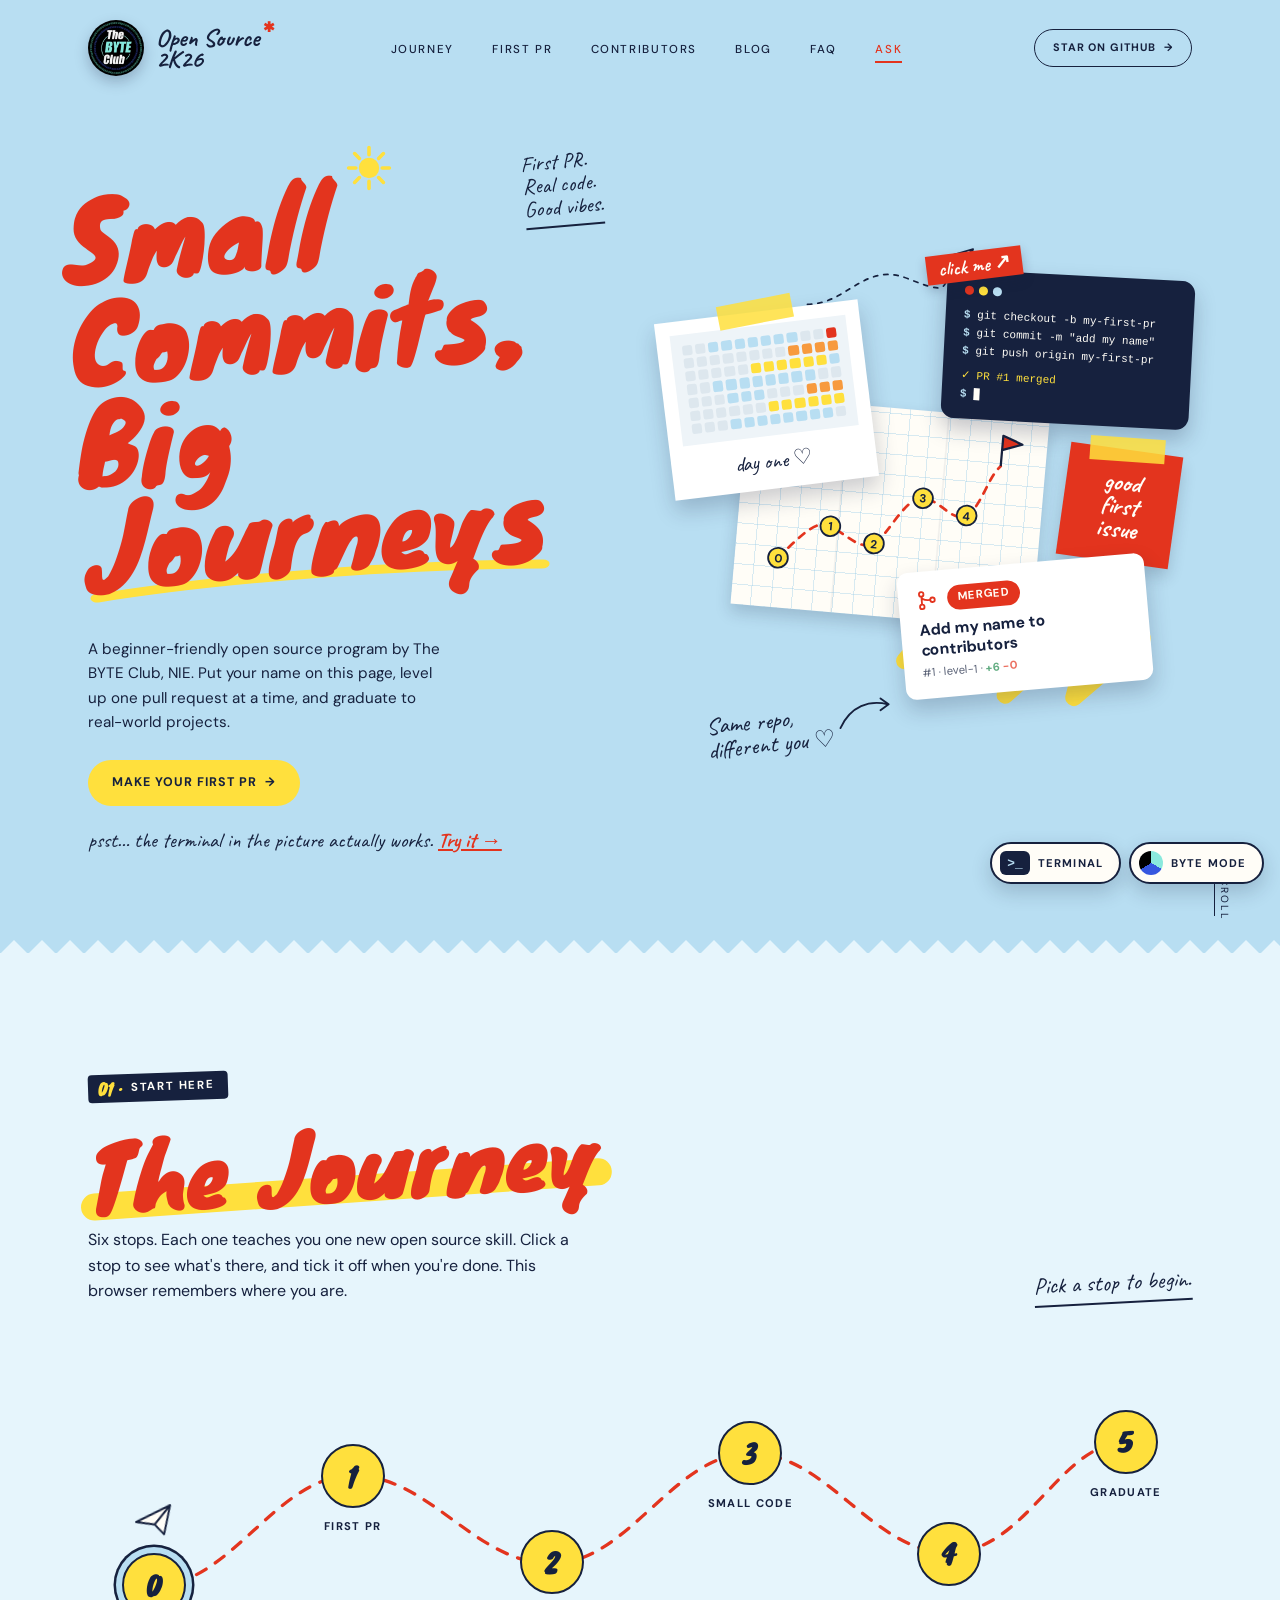
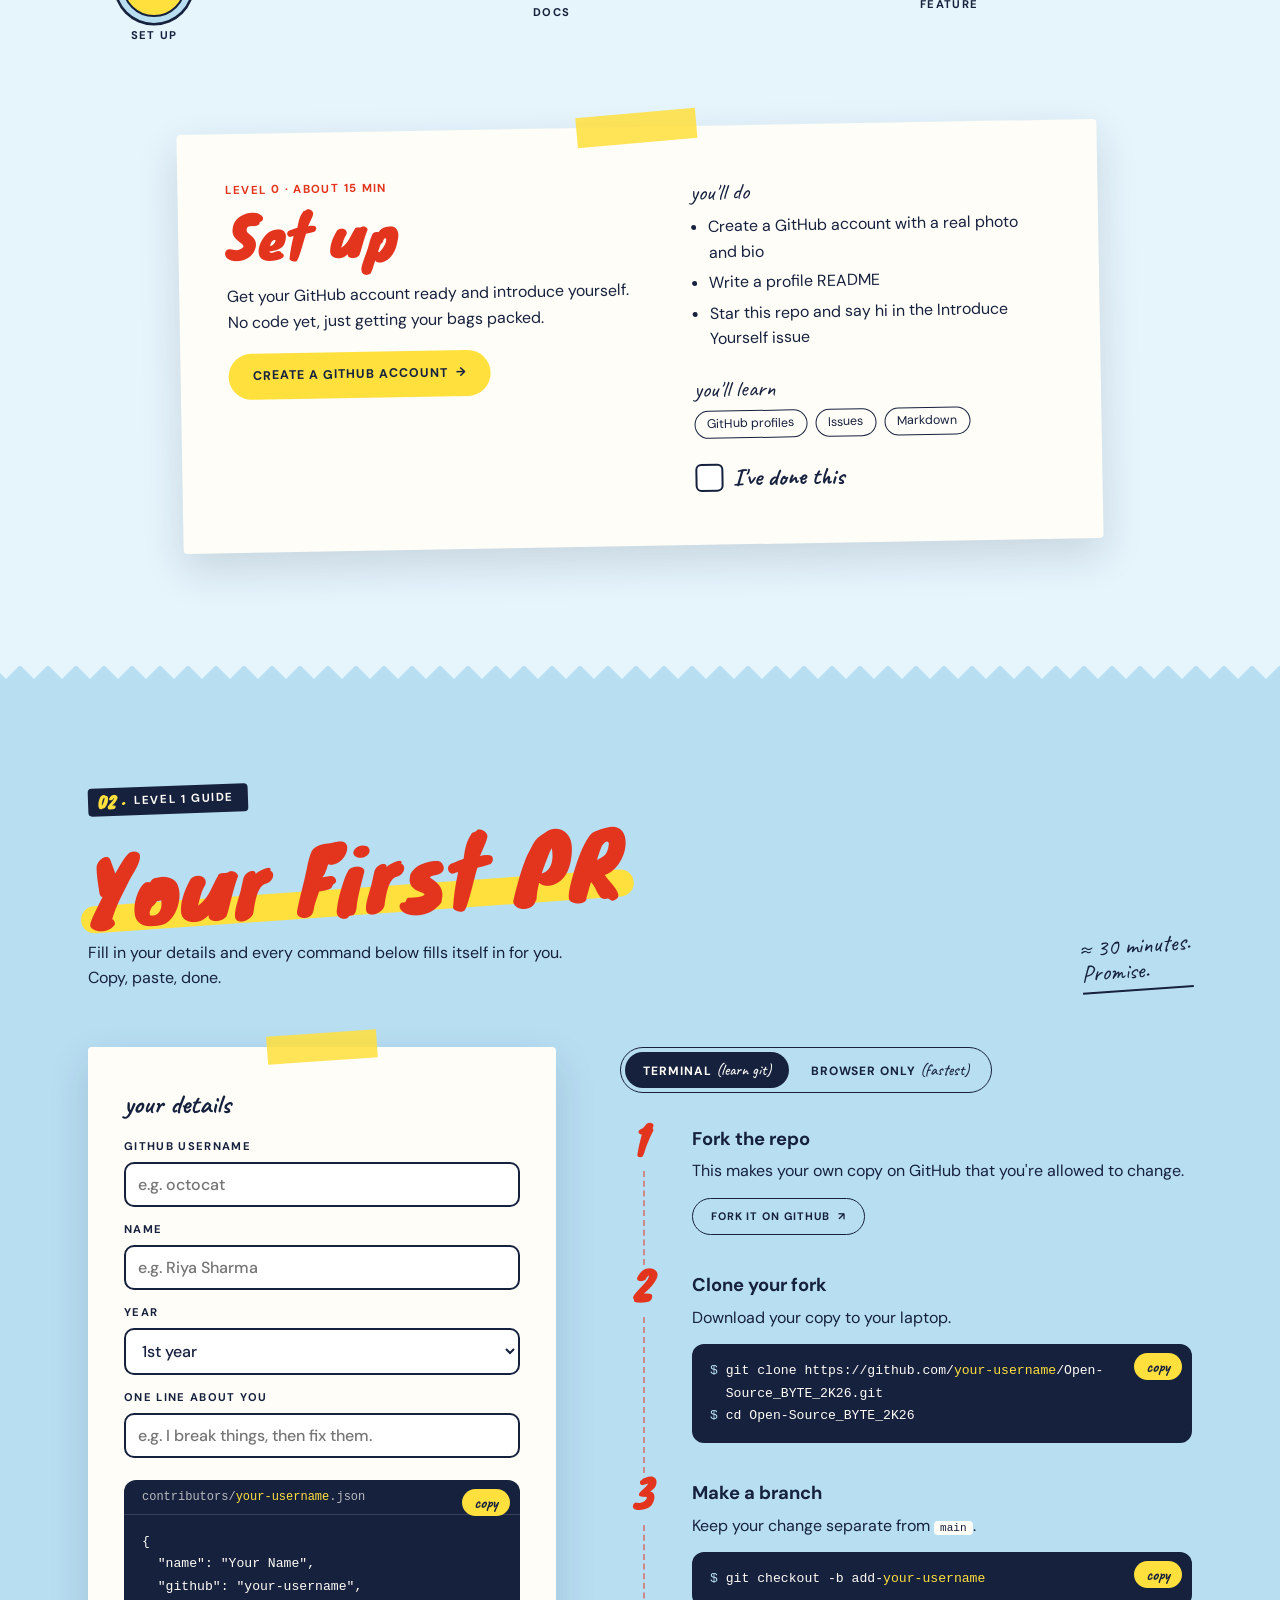
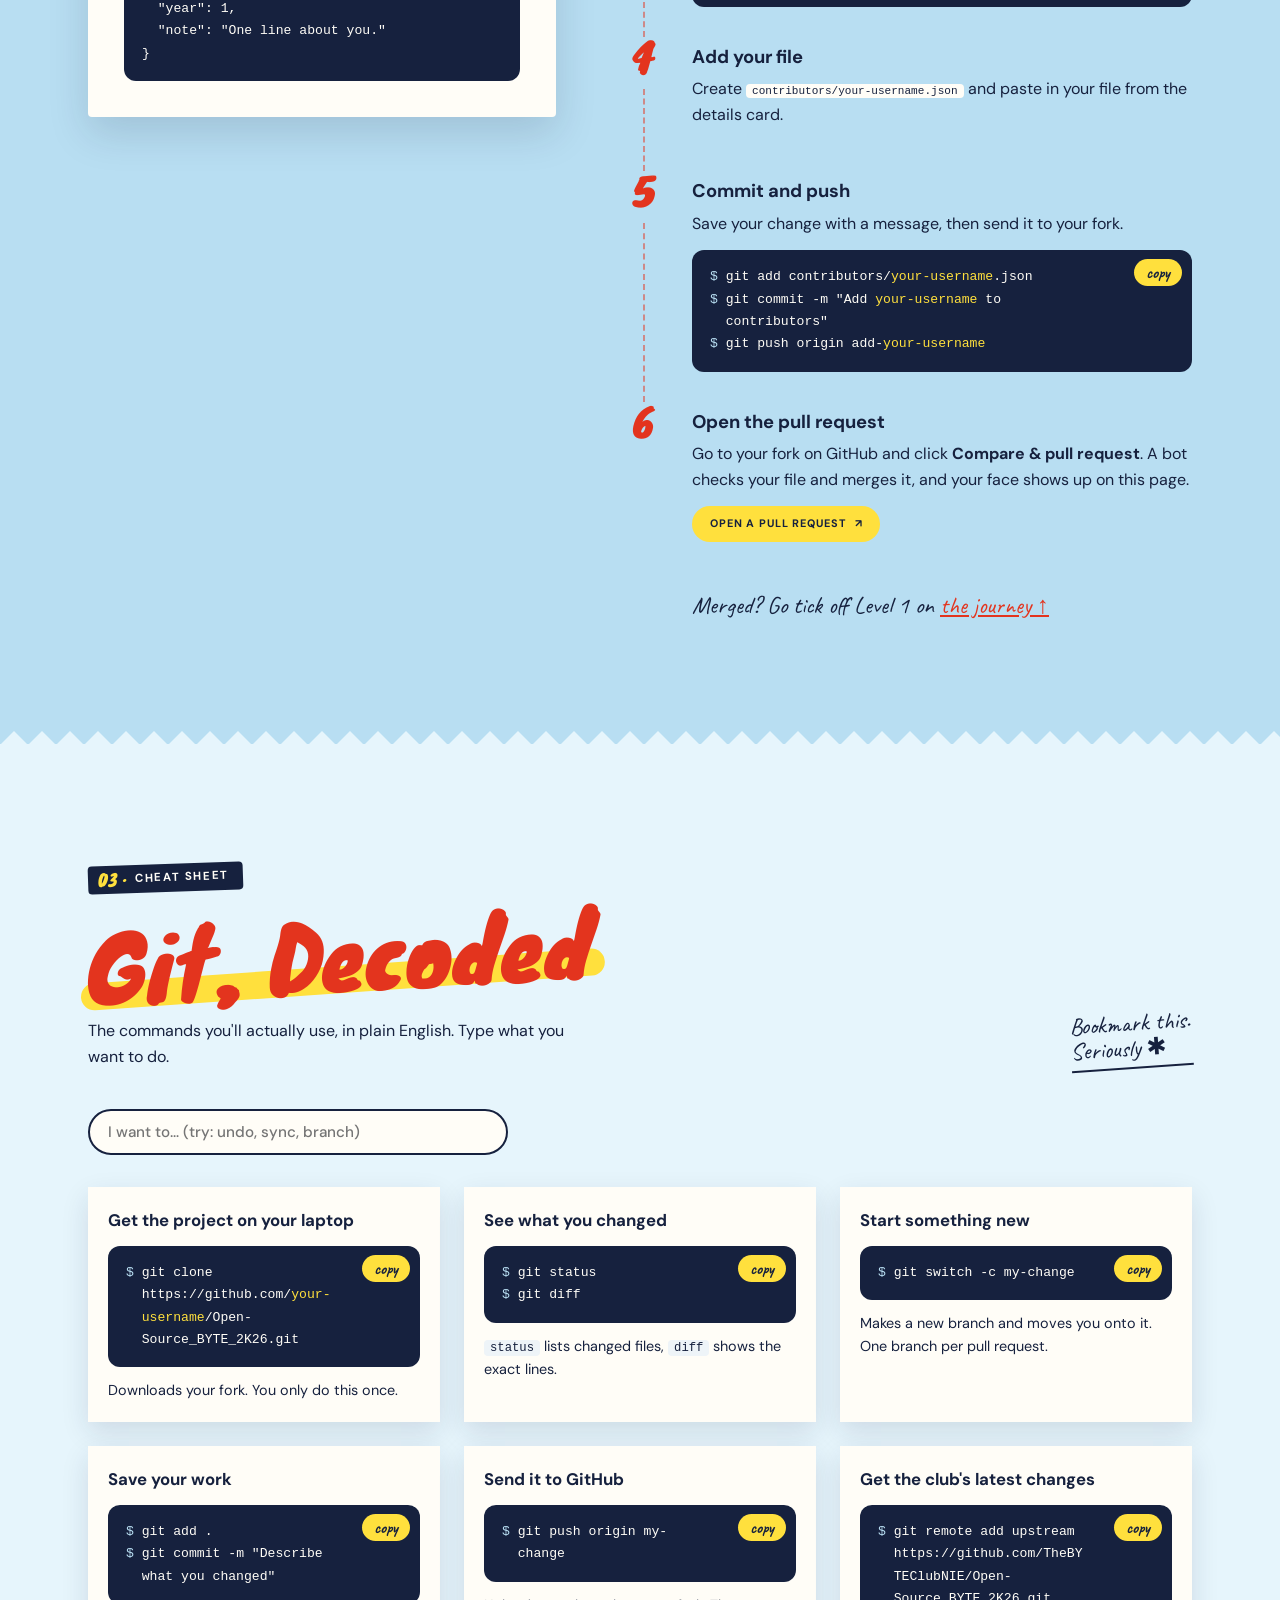
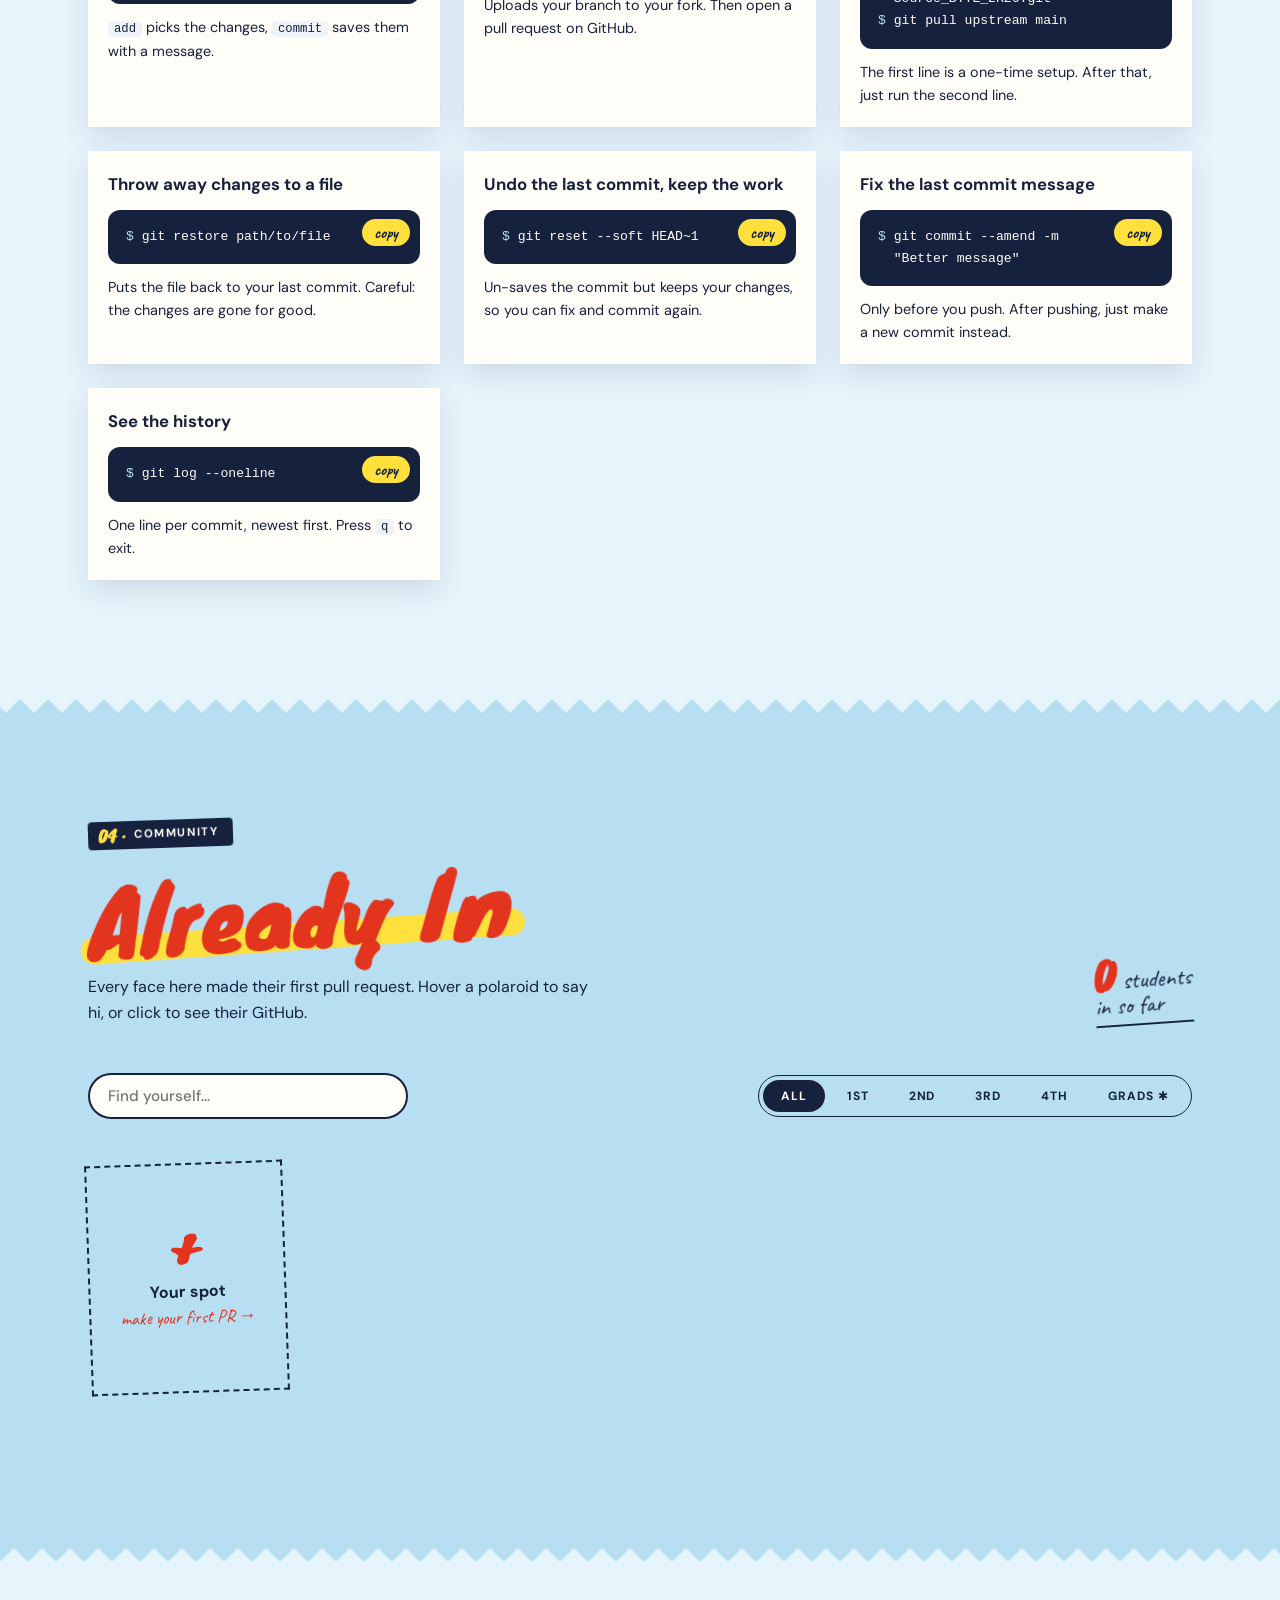
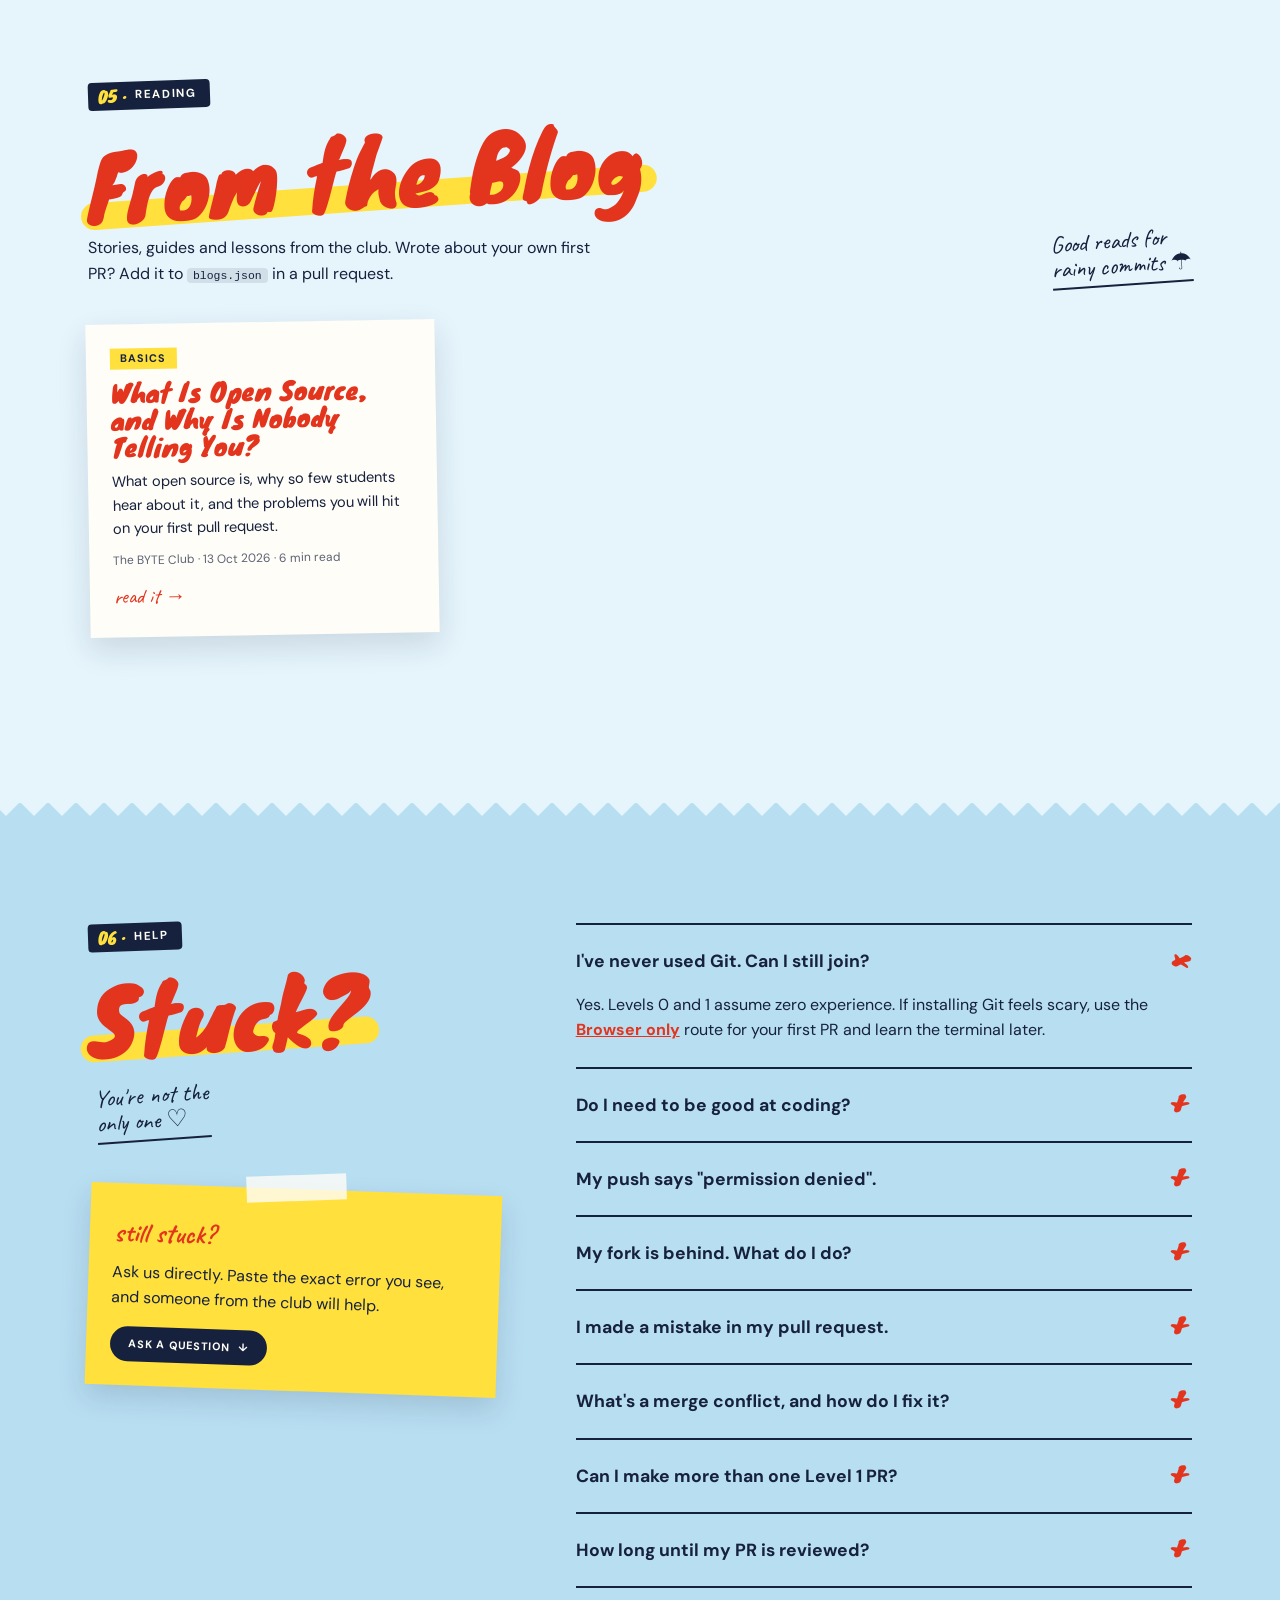
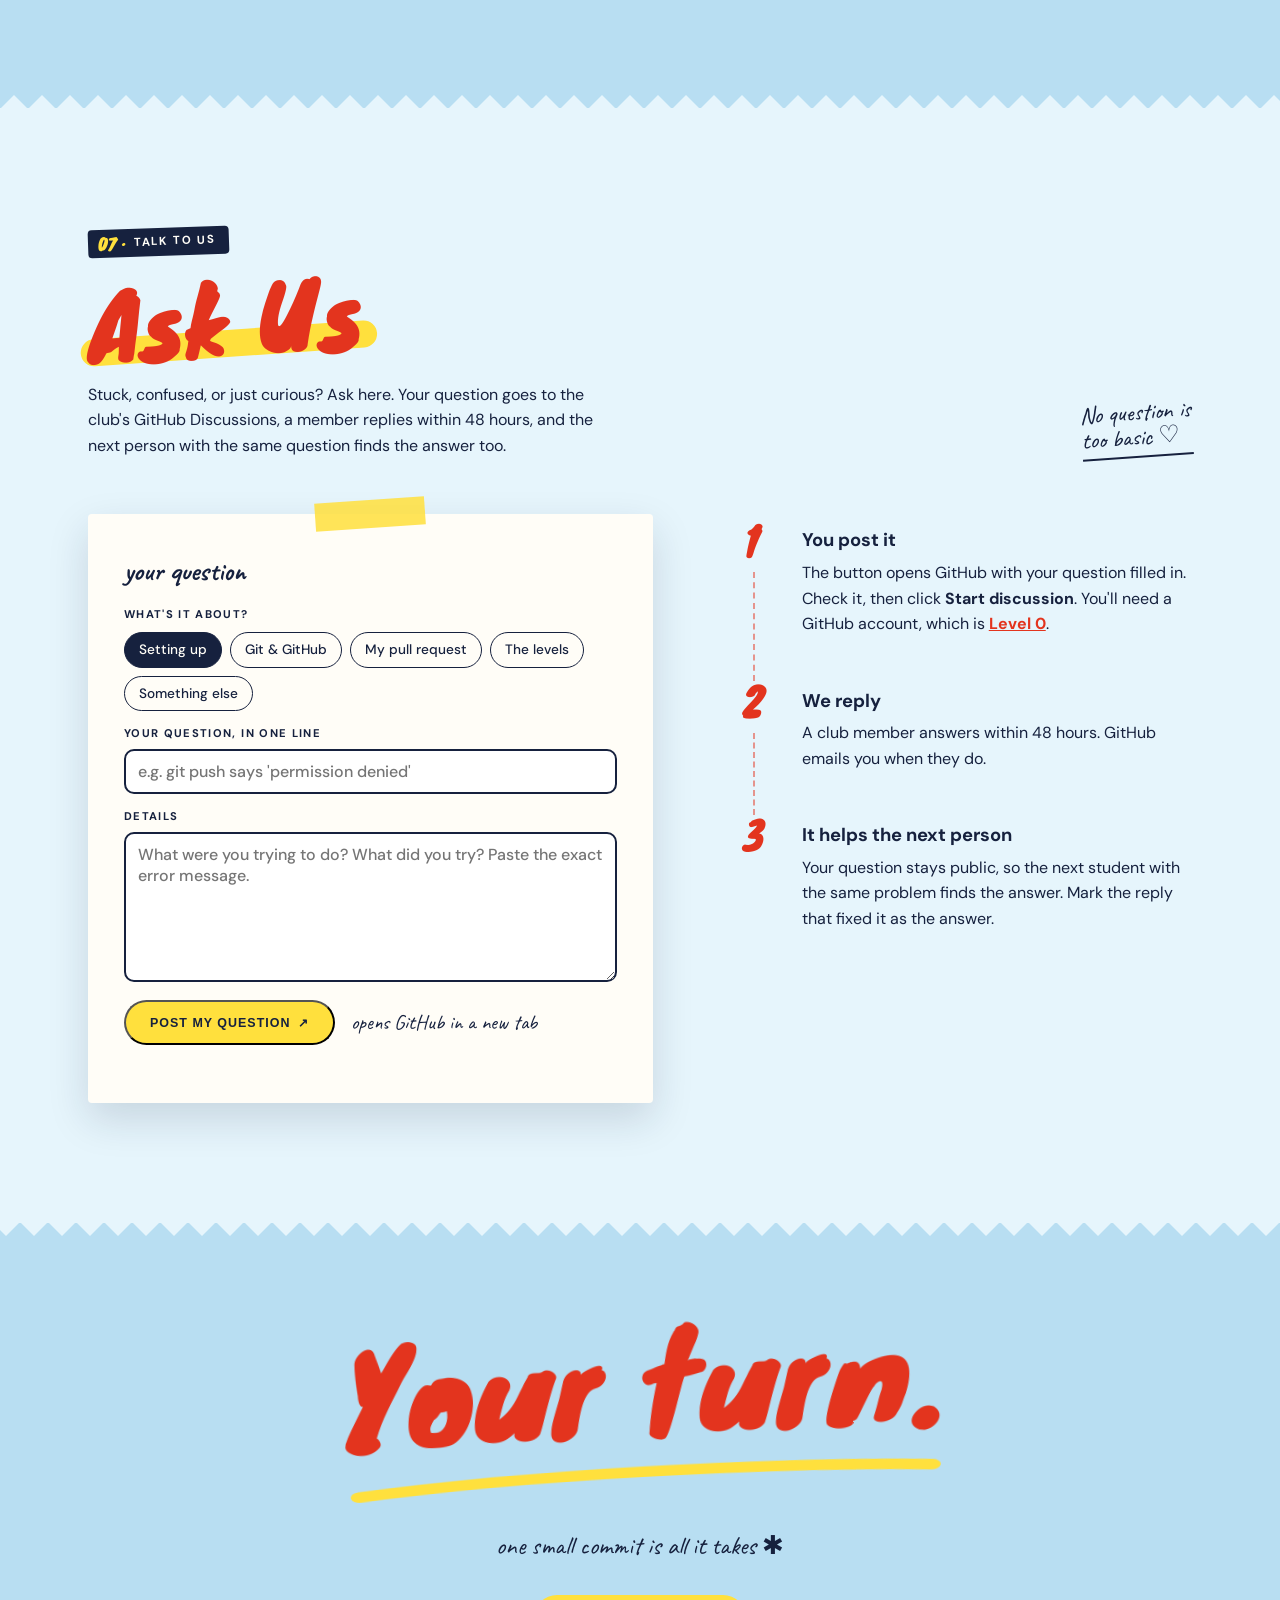
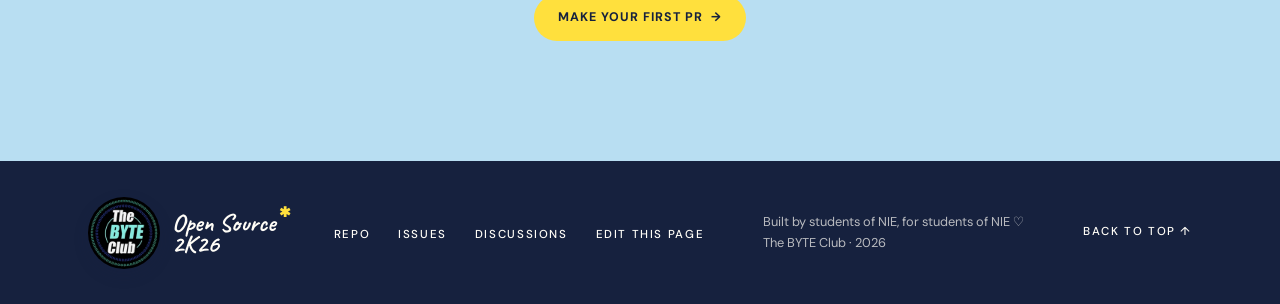
==== commit 765d544d: "fix: remove double space in the header Star on GitHub button" ====
--- a/index.html
+++ b/index.html
@@ -40,7 +40,7 @@
       </nav>
 
       <div class="header__actions">
-        <a class="btn btn--outline btn--sm" aria-label="Star the repo on GitHub" href="https://github.com/TheBYTEClubNIE/Open-Source_BYTE_2K26">Star<span class="hide-sm"> on GitHub</span> <span aria-hidden="true">→</span></a>
+        <a class="btn btn--outline btn--sm" aria-label="Star the repo on GitHub" href="https://github.com/TheBYTEClubNIE/Open-Source_BYTE_2K26"><span>Star<span class="hide-sm"> on GitHub</span></span> <span aria-hidden="true">→</span></a>
         <button class="menu-btn" aria-label="Menu" aria-expanded="false" aria-controls="site-nav"><span></span><span></span><span></span></button>
       </div>
     </div>
